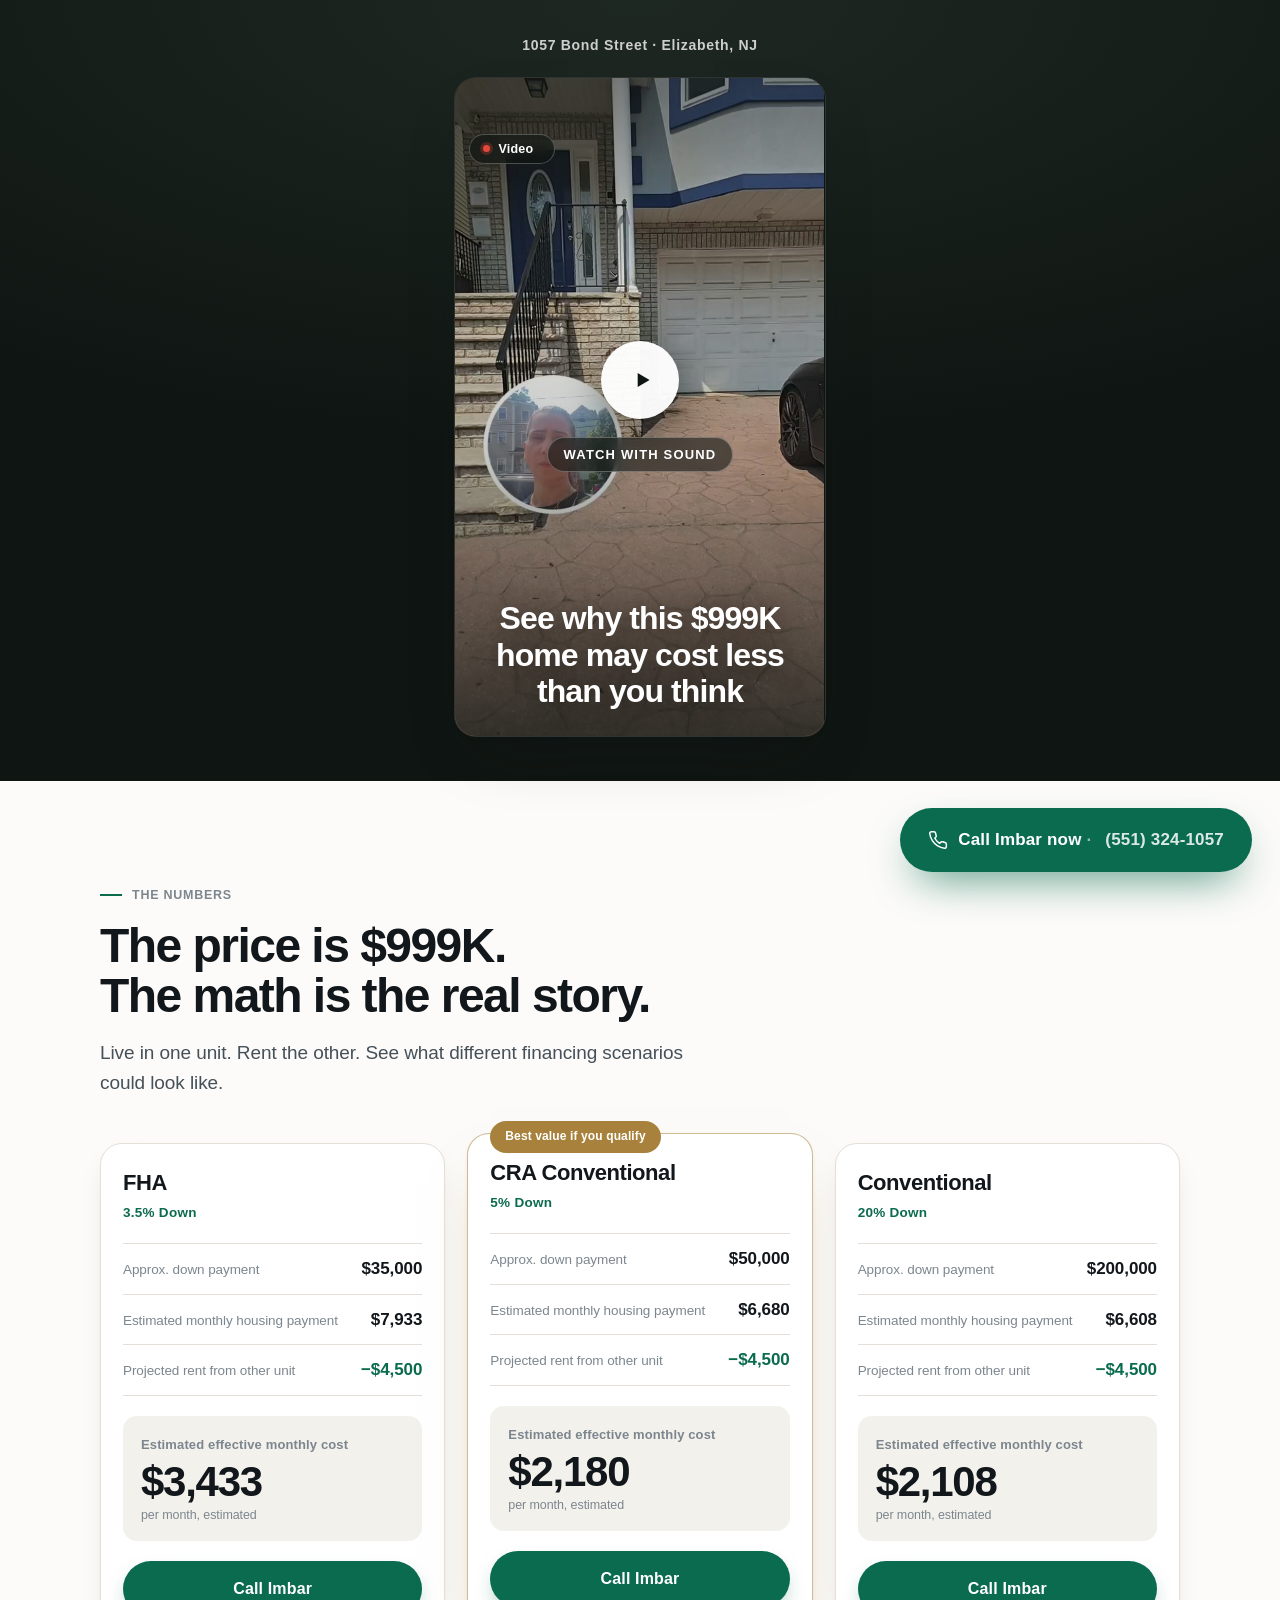
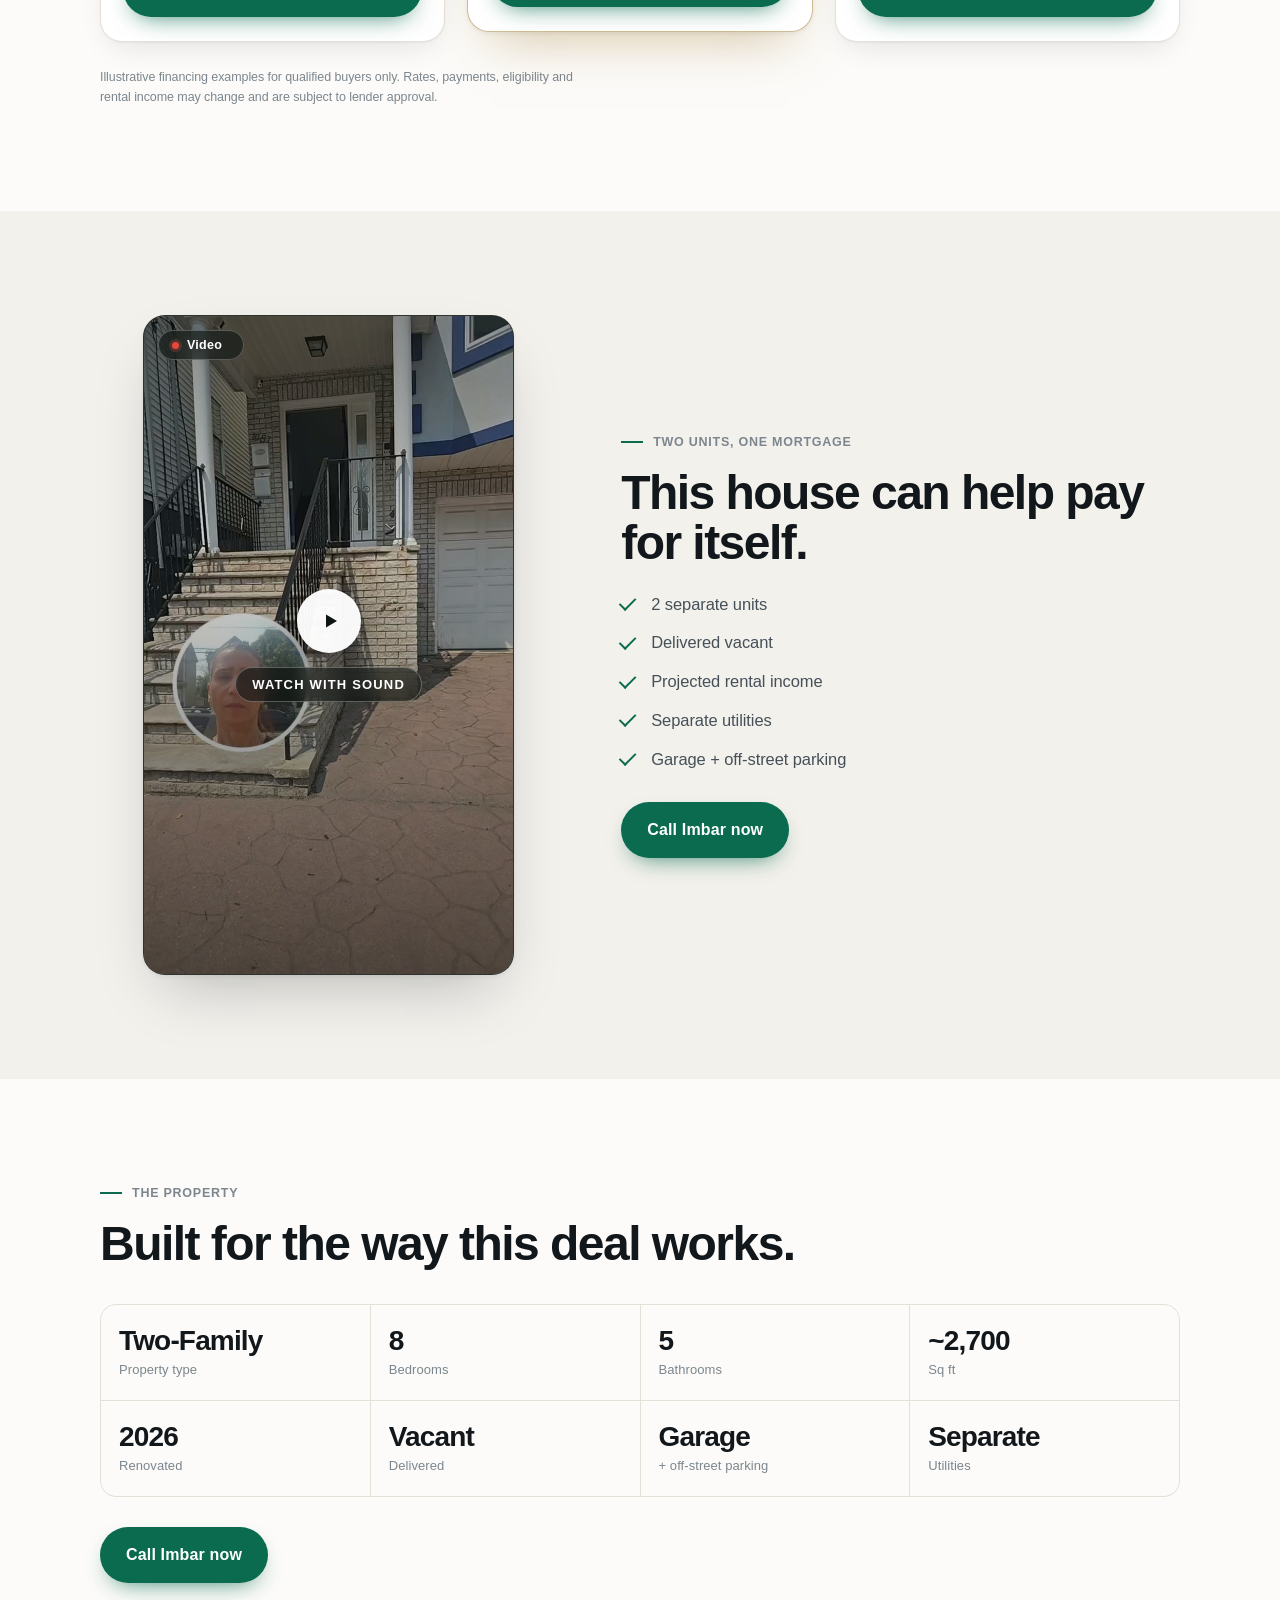
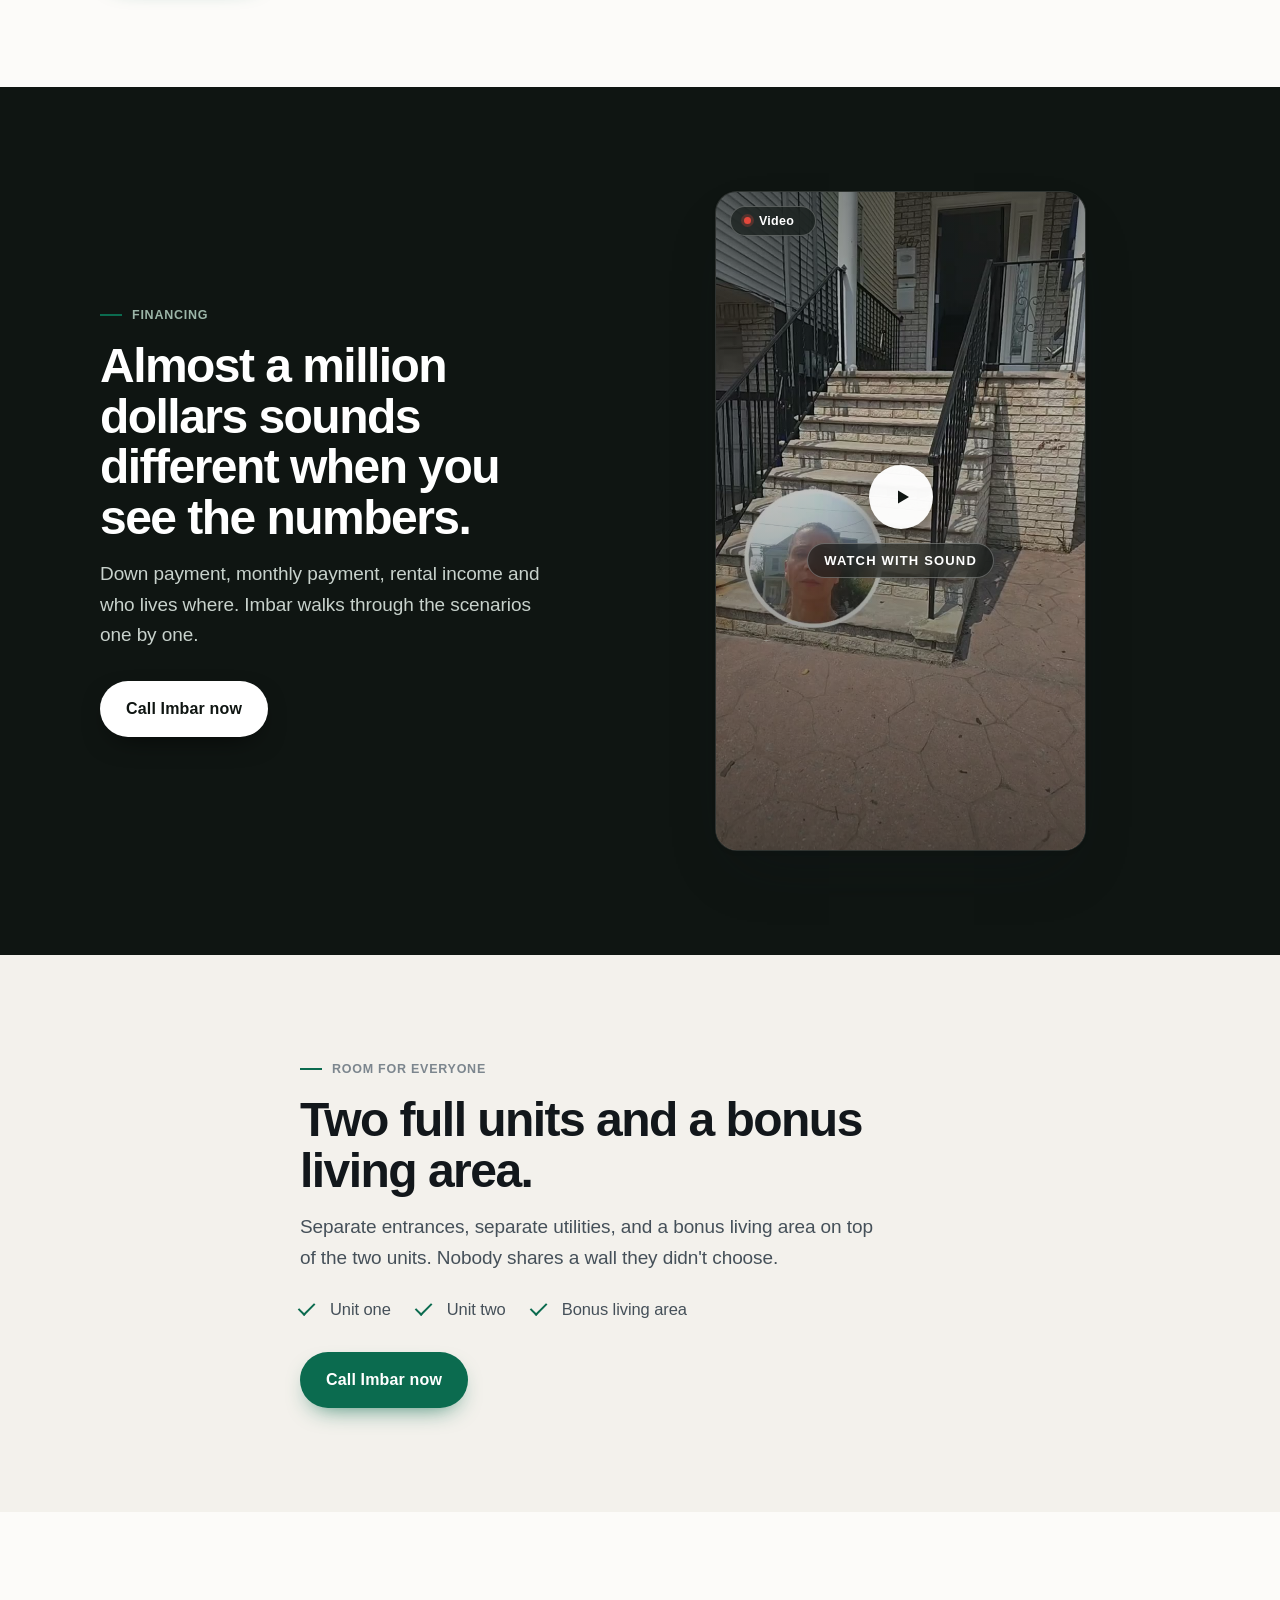
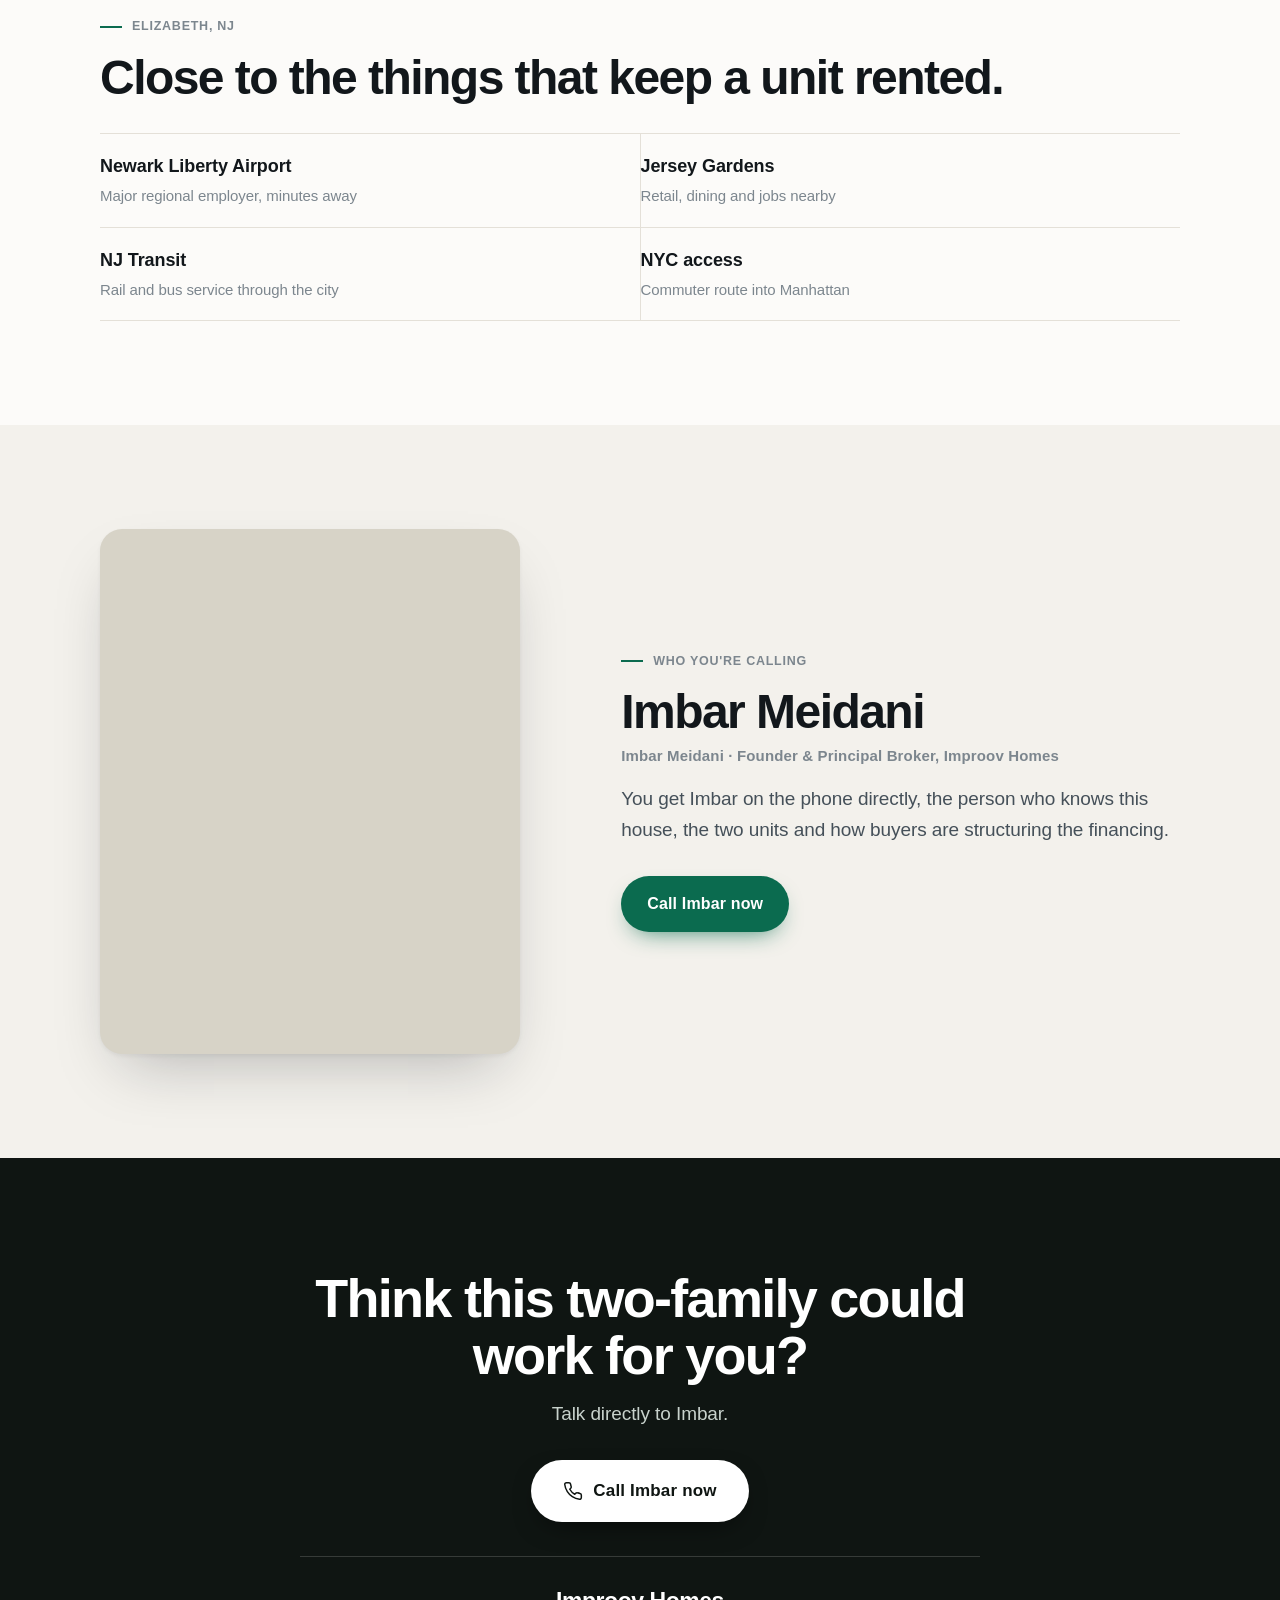
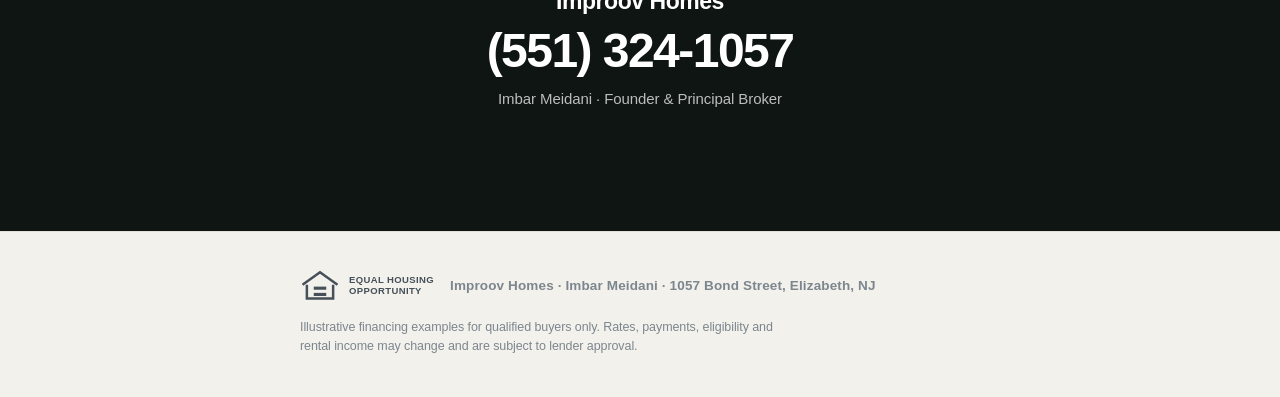
==== index.html @ acb639a5 "Drop every em dash from the page copy Imbar flagged the dash in the two-units line as reading machin" ====
<!DOCTYPE html>
<html lang="en">
<head>
<meta charset="utf-8">
<meta name="viewport" content="width=device-width, initial-scale=1, viewport-fit=cover">
<title>Two-Family at 1057 Bond Street, Elizabeth NJ | Improov Homes</title>
<meta name="description" content="Two-family home at 1057 Bond Street, Elizabeth NJ. Live in one unit, rent the other. See the financing math, then call Imbar Meidani directly.">
<meta name="robots" content="noindex,nofollow">
<meta name="theme-color" content="#0F1512">
<meta property="og:title" content="Two-Family at 1057 Bond Street, Elizabeth NJ">
<meta property="og:description" content="Live in one unit. Rent the other. See what the numbers actually look like.">
<meta property="og:type" content="website">
<link rel="stylesheet" href="styles.css">
</head>
<body>

<!-- ============ 1. HERO ============ -->
<header class="hero" id="hero">
  <div class="hero__media">
    <p class="hero__addr">1057 Bond Street &middot; Elizabeth, NJ</p>

    <div class="vframe vframe--hero" data-vframe>
      <video id="heroVideo"
             class="hero__video"
             data-video="hero"
             playsinline
             preload="metadata"
             src="videos/web/hero-15sec-open.mp4"></video>

      <button class="vcover" id="heroCover" type="button" aria-label="Play video with sound">
        <span class="vcover__scrim"></span>
        <span class="vcover__inner">
          <span class="vcover__play" aria-hidden="true">
            <svg viewBox="0 0 24 24" width="26" height="26" fill="currentColor"><path d="M8 5.5 19 12 8 18.5Z"/></svg>
          </span>
          <span class="vcover__sound">Watch with sound</span>
          <span class="vcover__line">See why this $999K home may cost less than you think</span>
        </span>
        <span class="vchip"><span class="vchip__dot"></span>Video<span class="vchip__time" data-duration></span></span>
      </button>
    </div>
  </div>
</header>

<main>

<!-- ============ 2. THE MATH ============ -->
<section class="sec sec--math" id="math">
  <div class="wrap">
    <p class="eyebrow">The numbers</p>
    <h2 class="h2">The price is $999K.<br>The math is the real story.</h2>
    <p class="lede">Live in one unit. Rent the other. See what different financing scenarios could look like.</p>

    <div class="cards" id="financingCards"><!-- injected from financingConfig --></div>

    <p class="disclosure" id="mathDisclosure"></p>
  </div>
</section>

<!-- ============ 3. PAYS FOR ITSELF ============ -->
<section class="sec sec--alt" id="pays">
  <div class="wrap wrap--split">
    <div class="split__media">
      <div class="vframe" data-vframe>
        <video class="vframe__video" data-video="pays" playsinlinepreload="none"
               src="videos/web/pays-for-itself.mp4"></video>
        <button class="vcover vcover--sm" type="button" aria-label="Play video with sound">
          <span class="vcover__scrim"></span>
          <span class="vcover__inner">
            <span class="vcover__play" aria-hidden="true"><svg viewBox="0 0 24 24" width="24" height="24" fill="currentColor"><path d="M8 5.5 19 12 8 18.5Z"/></svg></span>
            <span class="vcover__sound">Watch with sound</span>
          </span>
          <span class="vchip"><span class="vchip__dot"></span>Video<span class="vchip__time" data-duration></span></span>
        </button>
      </div>
    </div>
    <div class="split__body">
      <p class="eyebrow">Two units, one mortgage</p>
      <h2 class="h2">This house can help pay for itself.</h2>
      <ul class="ticks">
        <li>2 separate units</li>
        <li>Delivered vacant</li>
        <li>Projected rental income</li>
        <li>Separate utilities</li>
        <li>Garage + off-street parking</li>
      </ul>
      <a class="btn btn--call" href="#" data-call data-loc="pays">Call Imbar now</a>
    </div>
  </div>
</section>

<!-- ============ 4. PROPERTY HIGHLIGHTS ============ -->
<section class="sec" id="property">
  <div class="wrap">
    <p class="eyebrow">The property</p>
    <h2 class="h2">Built for the way this deal works.</h2>
    <ul class="specs">
      <li><span class="specs__v">Two-Family</span><span class="specs__k">Property type</span></li>
      <li><span class="specs__v">8</span><span class="specs__k">Bedrooms</span></li>
      <li><span class="specs__v">5</span><span class="specs__k">Bathrooms</span></li>
      <li><span class="specs__v">~2,700</span><span class="specs__k">Sq ft</span></li>
      <li><span class="specs__v">2026</span><span class="specs__k">Renovated</span></li>
      <li><span class="specs__v">Vacant</span><span class="specs__k">Delivered</span></li>
      <li><span class="specs__v">Garage</span><span class="specs__k">+ off-street parking</span></li>
      <li><span class="specs__v">Separate</span><span class="specs__k">Utilities</span></li>
    </ul>
    <a class="btn btn--call" href="#" data-call data-loc="property">Call Imbar now</a>
  </div>
</section>

<!-- ============ 4b. ALMOST A MILLION ============ -->
<section class="sec sec--dark" id="million">
  <div class="wrap wrap--split wrap--split-rev">
    <div class="split__media">
      <div class="vframe" data-vframe>
        <video class="vframe__video" data-video="million" playsinline preload="none"
               src="videos/web/almost-a-million.mp4"></video>
        <button class="vcover vcover--sm" type="button" aria-label="Play video with sound">
          <span class="vcover__scrim"></span>
          <span class="vcover__inner">
            <span class="vcover__play" aria-hidden="true"><svg viewBox="0 0 24 24" width="24" height="24" fill="currentColor"><path d="M8 5.5 19 12 8 18.5Z"/></svg></span>
            <span class="vcover__sound">Watch with sound</span>
          </span>
          <span class="vchip"><span class="vchip__dot"></span>Video<span class="vchip__time" data-duration></span></span>
        </button>
      </div>
    </div>
    <div class="split__body">
      <p class="eyebrow">Financing</p>
      <h2 class="h2">Almost a million dollars sounds different when you see the numbers.</h2>
      <p class="lede">Down payment, monthly payment, rental income and who lives where. Imbar walks through the scenarios one by one.</p>
      <a class="btn btn--call btn--onDark" href="#" data-call data-loc="million">Call Imbar now</a>
    </div>
  </div>
</section>

<!-- ============ 5. MULTI-GENERATIONAL ============ -->
<section class="sec sec--alt" id="multigen">
  <div class="wrap wrap--narrow">
    <p class="eyebrow">Room for everyone</p>
    <h2 class="h2">Two full units and a bonus living area.</h2>
    <p class="lede">Separate entrances, separate utilities, and a bonus living area on top of the two units. Nobody shares a wall they didn't choose.</p>
    <ul class="ticks ticks--row">
      <li>Unit one</li>
      <li>Unit two</li>
      <li>Bonus living area</li>
    </ul>
    <a class="btn btn--call" href="#" data-call data-loc="multigen">Call Imbar now</a>
  </div>
</section>

<!-- ============ 6. LOCATION ============ -->
<section class="sec" id="location">
  <div class="wrap">
    <p class="eyebrow">Elizabeth, NJ</p>
    <h2 class="h2">Close to the things that keep a unit rented.</h2>
    <ul class="place">
      <li><span class="place__t">Newark Liberty Airport</span><span class="place__d">Major regional employer, minutes away</span></li>
      <li><span class="place__t">Jersey Gardens</span><span class="place__d">Retail, dining and jobs nearby</span></li>
      <li><span class="place__t">NJ Transit</span><span class="place__d">Rail and bus service through the city</span></li>
      <li><span class="place__t">NYC access</span><span class="place__d">Commuter route into Manhattan</span></li>
    </ul>
  </div>
</section>

<!-- ============ 7. MEET IMBAR ============ -->
<section class="sec sec--alt" id="imbar">
  <div class="wrap wrap--split">
    <div class="split__media split__media--portrait">
      <img class="portrait" src="img/imbar.jpg" alt="Imbar Meidani, Founder and Principal Broker of Improov Homes" width="720" height="900" loading="lazy">
    </div>
    <div class="split__body">
      <p class="eyebrow">Who you're calling</p>
      <h2 class="h2">Imbar Meidani</h2>
      <p class="role">Imbar Meidani &middot; Founder &amp; Principal Broker, Improov Homes</p>
      <p class="lede">You get Imbar on the phone directly, the person who knows this house, the two units and how buyers are structuring the financing.</p>
      <a class="btn btn--call" href="#" data-call data-loc="imbar">Call Imbar now</a>
    </div>
  </div>
</section>

<!-- ============ 8. FINAL CTA ============ -->
<section class="sec sec--final" id="final">
  <div class="wrap wrap--narrow center">
    <h2 class="h2 h2--xl">Think this two-family could work for you?</h2>
    <p class="lede">Talk directly to Imbar.</p>
    <a class="btn btn--call btn--lg btn--onDark" href="#" data-call data-loc="final">
      <span class="btn__ico" aria-hidden="true"><svg viewBox="0 0 24 24" width="20" height="20" fill="none" stroke="currentColor" stroke-width="1.8" stroke-linecap="round" stroke-linejoin="round"><path d="M22 16.9v3a2 2 0 0 1-2.2 2 19.8 19.8 0 0 1-8.6-3.1 19.5 19.5 0 0 1-6-6A19.8 19.8 0 0 1 2.1 4.2 2 2 0 0 1 4.1 2h3a2 2 0 0 1 2 1.7c.1 1 .4 1.9.7 2.8a2 2 0 0 1-.5 2.1L8.1 9.9a16 16 0 0 0 6 6l1.3-1.3a2 2 0 0 1 2.1-.4c.9.3 1.8.6 2.8.7a2 2 0 0 1 1.7 2Z"/></svg></span>
      Call Imbar now
    </a>
    <div class="broker">
      <p class="broker__brand">Improov Homes</p>
      <a class="broker__num" href="#" data-call data-loc="final-number" data-phone-text></a>
      <p class="broker__person">Imbar Meidani &middot; Founder &amp; Principal Broker</p>
    </div>
  </div>
</section>

</main>

<footer class="foot">
  <div class="wrap wrap--narrow">
    <div class="foot__row">
      <span class="eho" role="img" aria-label="Equal Housing Opportunity">
        <svg viewBox="0 0 64 64" width="40" height="40" aria-hidden="true">
          <path d="M4 30 32 10l28 20" fill="none" stroke="currentColor" stroke-width="4"/>
          <path d="M11 30v22h42V30" fill="none" stroke="currentColor" stroke-width="4"/>
          <rect x="22" y="33" width="20" height="5" fill="currentColor"/>
          <rect x="22" y="43" width="20" height="5" fill="currentColor"/>
        </svg>
        <span class="eho__t">Equal Housing<br>Opportunity</span>
      </span>
      <p class="foot__brand">Improov Homes &middot; Imbar Meidani &middot; 1057 Bond Street, Elizabeth, NJ</p>
    </div>
    <p class="disclosure" data-disclosure-copy></p>
  </div>
</footer>

<!-- ============ STICKY CALL BAR ============ -->
<div class="sticky" id="stickyBar">
  <a class="btn btn--call btn--block" href="#" data-call data-loc="sticky">
    <span class="btn__ico" aria-hidden="true"><svg viewBox="0 0 24 24" width="20" height="20" fill="none" stroke="currentColor" stroke-width="1.8" stroke-linecap="round" stroke-linejoin="round"><path d="M22 16.9v3a2 2 0 0 1-2.2 2 19.8 19.8 0 0 1-8.6-3.1 19.5 19.5 0 0 1-6-6A19.8 19.8 0 0 1 2.1 4.2 2 2 0 0 1 4.1 2h3a2 2 0 0 1 2 1.7c.1 1 .4 1.9.7 2.8a2 2 0 0 1-.5 2.1L8.1 9.9a16 16 0 0 0 6 6l1.3-1.3a2 2 0 0 1 2.1-.4c.9.3 1.8.6 2.8.7a2 2 0 0 1 1.7 2Z"/></svg></span>
    <span class="sticky__label">Call Imbar now</span>
    <span class="sticky__num" data-phone-text></span>
  </a>
</div>

<script src="app.js"></script>
</body>
</html>
---- styles.css ----
/* ============================================================
   1057 Bond Street — Improov Homes
   Call-only landing page. No forms, no nav, no outbound links.
   ============================================================ */

:root{
  --ink:#12171B;
  --ink-2:#455059;
  --ink-3:#7C868E;
  --paper:#FCFBF9;
  --paper-2:#F3F1EC;
  --line:#E4E0D8;
  --dark:#0F1512;
  --dark-2:#1A231E;
  --accent:#0B6B4F;
  --accent-2:#08543E;
  --gold:#A8823C;
  --white:#fff;
  --r:16px;
  --r-lg:22px;
  --shadow:0 1px 2px rgba(18,23,27,.04), 0 12px 32px -12px rgba(18,23,27,.14);
  --shadow-lg:0 2px 4px rgba(18,23,27,.05), 0 28px 60px -22px rgba(18,23,27,.28);
  --sticky-h:76px;
  /* Type: one grotesque, no webfonts. Helvetica Neue on Apple, Arial elsewhere —
     flat terminals, tight apertures, nothing rounded. */
  --sans:'Helvetica Neue',Helvetica,Arial,'Liberation Sans',sans-serif;
  --display:'Helvetica Neue',Helvetica,Arial,'Liberation Sans',sans-serif;
}

*,*::before,*::after{box-sizing:border-box}
html{-webkit-text-size-adjust:100%}
body{
  margin:0;
  background:var(--paper);
  color:var(--ink);
  font-family:var(--sans);
  font-size:17px;
  line-height:1.62;
  letter-spacing:-.005em;
  -webkit-font-smoothing:antialiased;
  padding-bottom:calc(var(--sticky-h) + env(safe-area-inset-bottom));
}
img,video{display:block;max-width:100%}
h1,h2,h3,p,ul{margin:0}
ul{padding:0;list-style:none}

/* ---------- layout ---------- */
.wrap{width:100%;max-width:1120px;margin:0 auto;padding:0 20px}
.wrap--narrow{max-width:720px}
.sec{padding:64px 0}
.sec--alt{background:var(--paper-2)}
.sec--dark{background:var(--dark);color:var(--white)}
.sec--dark .eyebrow{color:#9CB5A8}
.sec--dark .lede{color:#C8D2CC}
.sec--final{background:var(--dark);color:var(--white);padding:72px 0 80px}
.sec--final .lede{color:#C8D2CC}
.center{text-align:center}

/* ---------- type ---------- */
.eyebrow{
  display:flex;align-items:center;gap:10px;
  font-size:12.5px;font-weight:600;letter-spacing:.06em;text-transform:uppercase;
  color:var(--ink-3);margin-bottom:16px
}
.eyebrow::before{content:"";width:22px;height:2px;background:var(--accent);flex:none}
.center .eyebrow{justify-content:center}
.h2{
  font-family:var(--display);
  font-weight:700;
  font-size:clamp(31px,7vw,48px);
  line-height:1.05;
  letter-spacing:-.032em;
}
.h2--xl{font-size:clamp(34px,7.8vw,54px)}
.lede{margin-top:16px;font-size:clamp(16px,4vw,19px);color:var(--ink-2);max-width:56ch}
.center .lede{margin-left:auto;margin-right:auto}
.role{margin-top:6px;font-size:15px;font-weight:600;letter-spacing:.01em;color:var(--ink-3)}
.disclosure{margin-top:26px;font-size:12.5px;line-height:1.55;color:var(--ink-3);max-width:70ch}

/* ---------- buttons ---------- */
.btn{
  display:inline-flex;align-items:center;justify-content:center;gap:10px;
  min-height:56px;padding:0 26px;border:0;border-radius:999px;
  font-family:var(--sans);font-size:16px;font-weight:600;letter-spacing:.01em;
  text-decoration:none;cursor:pointer;
  transition:transform .16s ease, box-shadow .16s ease, background-color .16s ease;
}
.btn--call{background:var(--accent);color:#fff;box-shadow:0 10px 24px -12px rgba(11,107,79,.9)}
.btn--call:hover{background:var(--accent-2);transform:translateY(-1px)}
.btn--call:active{transform:translateY(0)}
.btn--lg{min-height:62px;font-size:17px;padding:0 32px}
.btn--block{width:100%}
.btn--onDark{background:#fff;color:var(--dark);box-shadow:0 10px 30px -14px rgba(0,0,0,.9)}
.btn--onDark:hover{background:#F0EFEA}
.btn__ico{display:inline-flex}
.sec .btn{margin-top:30px}

:where(a,button):focus-visible{outline:3px solid var(--gold);outline-offset:3px}

/* ---------- hero ---------- */
.hero{position:relative;background:var(--dark)}
.hero__media{
  position:relative;width:100%;
  display:flex;flex-direction:column;align-items:center;gap:14px;
  padding:clamp(16px,4vw,26px) 20px clamp(22px,5vw,34px);
  background:radial-gradient(120% 80% at 50% 0%,#1E2823 0%,var(--dark) 72%);
}
.hero__video{width:100%;height:100%;object-fit:cover;background:var(--dark)}
.vframe--hero{
  width:100%;max-width:min(100%,430px);
  height:auto;
  border-color:rgba(255,255,255,.2);
  box-shadow:0 2px 4px rgba(0,0,0,.4),0 40px 80px -30px rgba(0,0,0,.9)
}

.hero__addr{
  margin:0;text-align:center;
  color:rgba(255,255,255,.78);
  font-size:13px;font-weight:600;letter-spacing:.05em;
}
/* ---------- video cover (click to play w/ sound) ---------- */
.vcover{
  position:absolute;inset:0;z-index:4;width:100%;
  display:flex;align-items:center;justify-content:center;
  border:0;padding:0;background:transparent;cursor:pointer;color:#fff;
  -webkit-tap-highlight-color:transparent;
}
.vcover[hidden]{display:none}
.vcover__scrim{
  position:absolute;inset:0;
  background:linear-gradient(180deg,rgba(15,21,18,.42) 0%,rgba(15,21,18,.18) 34%,rgba(15,21,18,.66) 100%);
}
.vcover__inner{position:relative;display:flex;flex-direction:column;align-items:center;gap:18px;padding:0 26px;text-align:center}
.vcover__play{
  display:grid;place-items:center;width:78px;height:78px;border-radius:50%;
  background:rgba(255,255,255,.96);color:var(--dark);
  box-shadow:0 10px 40px rgba(0,0,0,.45);
  transition:transform .2s ease;
}
.vcover__play svg{margin-left:3px}
.vcover:hover .vcover__play{transform:scale(1.07)}
.vcover__sound{
  display:inline-flex;align-items:center;gap:8px;
  padding:9px 16px;border-radius:999px;
  background:rgba(12,18,15,.55);border:1px solid rgba(255,255,255,.28);
  -webkit-backdrop-filter:blur(8px);backdrop-filter:blur(8px);
  font-size:13px;font-weight:600;letter-spacing:.09em;text-transform:uppercase;
}
.vcover__line{
  font-family:var(--display);font-weight:700;
  font-size:clamp(24px,5.8vw,32px);line-height:1.14;letter-spacing:-.028em;
  max-width:17ch;text-shadow:0 2px 24px rgba(0,0,0,.55);
}
.vcover--sm .vcover__inner{gap:14px}

/* hero: play badge centred, headline at the bottom of the frame, clear of Imbar */
.hero .vcover__inner{position:absolute;inset:0;justify-content:center;gap:18px}
.hero .vcover__line{
  position:absolute;left:18px;right:18px;bottom:26px;max-width:none;margin-inline:auto
}
.hero .vcover__scrim{
  background:linear-gradient(180deg,rgba(15,21,18,.5) 0%,rgba(15,21,18,.12) 30%,
    rgba(15,21,18,.24) 58%,rgba(15,21,18,.8) 100%)
}
.hero .vchip{top:calc(56px + env(safe-area-inset-top))}
.vcover--sm .vcover__play{width:64px;height:64px}

/* "this is a video" chip */
.vchip{
  position:absolute;left:14px;top:14px;z-index:5;
  display:inline-flex;align-items:center;gap:8px;
  padding:7px 13px;border-radius:999px;
  background:rgba(12,18,15,.58);border:1px solid rgba(255,255,255,.24);
  -webkit-backdrop-filter:blur(8px);backdrop-filter:blur(8px);
  color:#fff;font-size:12.5px;font-weight:600;letter-spacing:.02em;pointer-events:none
}
.vchip__dot{width:7px;height:7px;border-radius:50%;background:#E4483C;box-shadow:0 0 0 3px rgba(228,72,60,.25)}
.vchip__time{font-variant-numeric:tabular-nums;opacity:.85}
.vchip__time:not(:empty)::before{content:"·";margin-right:6px;opacity:.6}
.vcover[hidden] ~ .vchip,.vframe .vcover[hidden] ~ .vchip{display:none}

/* video frames in sections */
.vframe{
  position:relative;border-radius:var(--r-lg);overflow:hidden;background:var(--dark);
  box-shadow:var(--shadow-lg);aspect-ratio:9/16;width:100%;margin-inline:auto;
  border:1px solid rgba(255,255,255,.14);
  outline:1px solid rgba(18,23,27,.06);outline-offset:-1px
}
.vframe__video{width:100%;height:100%;object-fit:cover}

/* ---------- financing cards ---------- */
.cards{display:grid;gap:18px;margin-top:34px}
.card{
  position:relative;background:var(--white);border:1px solid var(--line);
  border-radius:var(--r-lg);padding:26px 22px 24px;box-shadow:var(--shadow);
  display:flex;flex-direction:column
}
.card--best{border-color:rgba(168,130,60,.55);box-shadow:0 2px 4px rgba(18,23,27,.05),0 26px 50px -24px rgba(168,130,60,.5)}
.card__badge{
  position:absolute;top:-13px;left:22px;
  background:var(--gold);color:#fff;border-radius:999px;padding:6px 15px;
  font-size:12px;font-weight:600;letter-spacing:.01em;white-space:nowrap
}
.card__name{font-size:22px;font-weight:700;line-height:1.15;letter-spacing:-.02em}
.card__down{margin-top:6px;font-size:13.5px;font-weight:600;letter-spacing:.02em;color:var(--accent)}
.card__rows{margin-top:20px;border-top:1px solid var(--line)}
.card__row{display:flex;align-items:baseline;justify-content:space-between;gap:14px;padding:11px 0;border-bottom:1px solid var(--line)}
.card__k{font-size:13.5px;color:var(--ink-3);line-height:1.35}
.card__v{font-size:17px;font-weight:600;font-variant-numeric:tabular-nums;white-space:nowrap}
.card__row--rent .card__v{color:var(--accent)}
.card__net{margin-top:20px;padding:18px 18px 16px;background:var(--paper-2);border-radius:14px}
.card__net-k{font-size:13px;font-weight:600;letter-spacing:.01em;color:var(--ink-3)}
.card__net-v{
  margin-top:6px;font-weight:700;
  font-size:clamp(34px,8.6vw,42px);line-height:1;letter-spacing:-.03em;font-variant-numeric:tabular-nums
}
.card__net-sub{font-size:12.5px;color:var(--ink-3);margin-top:2px}
.card .btn{margin-top:20px;width:100%}

/* ---------- lists ---------- */
.ticks{margin-top:22px;display:grid;gap:12px}
.ticks li{position:relative;padding-left:30px;font-size:16.5px;color:var(--ink-2)}
.ticks li::before{
  content:"";position:absolute;left:0;top:.52em;width:16px;height:9px;
  border-left:2px solid var(--accent);border-bottom:2px solid var(--accent);
  transform:rotate(-45deg) translateY(-2px)
}
.ticks--row{display:flex;flex-wrap:wrap;gap:12px 26px}

.specs{margin-top:34px;display:grid;grid-template-columns:repeat(2,1fr);gap:1px;background:var(--line);border:1px solid var(--line);border-radius:var(--r);overflow:hidden}
.specs li{background:var(--paper);padding:20px 18px;display:flex;flex-direction:column;gap:2px}
.sec--alt .specs li{background:var(--paper-2)}
.specs__v{font-size:clamp(23px,5.4vw,28px);font-weight:700;line-height:1.15;letter-spacing:-.03em}
.specs__k{font-size:13px;font-weight:500;letter-spacing:.005em;color:var(--ink-3)}

.place{margin-top:30px;display:grid;gap:1px;background:var(--line);border-top:1px solid var(--line);border-bottom:1px solid var(--line)}
.place li{background:var(--paper);padding:18px 0;display:flex;flex-direction:column;gap:3px}
.place__t{font-size:18px;font-weight:600}
.place__d{font-size:15px;color:var(--ink-3)}

/* ---------- split sections ---------- */
.wrap--split{display:grid;gap:34px}
.split__media--portrait{max-width:420px}
.portrait{width:100%;height:auto;border-radius:var(--r-lg);box-shadow:var(--shadow-lg);object-fit:cover;background:var(--paper-2)}

/* ---------- final / footer ---------- */
/* NJ: a standalone listing page must carry the brokerage's phone number in
   wording as large as the predominant wording on the page — so it is set at
   headline scale, not footer scale. */
.broker{margin-top:34px;padding-top:26px;border-top:1px solid rgba(255,255,255,.16)}
.broker__brand{
  margin:0;color:#fff;font-size:clamp(19px,4.6vw,23px);font-weight:700;letter-spacing:-.02em
}
.broker__num{
  display:inline-block;margin-top:6px;color:#fff;text-decoration:none;
  font-size:clamp(31px,7vw,48px);font-weight:700;line-height:1.05;
  letter-spacing:-.032em;font-variant-numeric:tabular-nums
}
.broker__num:hover{text-decoration:underline;text-underline-offset:5px}
.broker__person{margin:10px 0 0;color:rgba(255,255,255,.72);font-size:15px;font-weight:500}
.foot{padding:34px 0 40px;background:var(--paper-2);border-top:1px solid var(--line)}
.foot__row{display:flex;align-items:center;gap:16px;flex-wrap:wrap}
.foot__brand{margin:0;font-size:13.5px;font-weight:600;letter-spacing:.01em;color:var(--ink-3)}
.eho{display:inline-flex;align-items:center;gap:9px;color:var(--ink-2);flex:none}
.eho__t{font-size:9.5px;font-weight:700;line-height:1.15;letter-spacing:.04em;text-transform:uppercase}
.foot .disclosure{margin-top:12px}

/* ---------- sticky call bar ---------- */
.sticky{
  position:fixed;left:0;right:0;bottom:0;z-index:60;
  padding:12px 16px calc(12px + env(safe-area-inset-bottom));
  background:rgba(252,251,249,.92);
  -webkit-backdrop-filter:saturate(180%) blur(14px);
  backdrop-filter:saturate(180%) blur(14px);
  border-top:1px solid var(--line);
}
.sticky .btn{min-height:56px}
.sticky__num{display:none}

/* ---------- desktop ---------- */
@media (min-width:900px){
  :root{--sticky-h:0px}
  body{padding-bottom:0}
  .sec{padding:104px 0}
  .sec--final{padding:112px 0 120px}
  .hero__media{gap:20px;padding:34px 20px 44px}
  .vframe--hero{width:auto;max-width:100%;height:min(80svh,700px)}
  .hero__addr{font-size:14px}

  .cards{grid-template-columns:repeat(3,1fr);gap:22px;margin-top:44px}
  .card--best{transform:translateY(-10px)}

  .specs{grid-template-columns:repeat(4,1fr)}
  .place{grid-template-columns:repeat(2,1fr);gap:1px}

  .wrap--split{grid-template-columns:minmax(0,.9fr) minmax(0,1.1fr);gap:64px;align-items:center}
  .wrap--split-rev .split__media{order:2}
  .vframe{width:auto;height:min(78svh,660px);max-width:100%}

  /* desktop: floating pill, not a full-width bar */
  .sticky{
    left:auto;right:28px;bottom:28px;
    padding:0;background:transparent;border:0;backdrop-filter:none;-webkit-backdrop-filter:none
  }
  .sticky .btn{
    width:auto;padding:0 28px;min-height:64px;font-size:17px;
    box-shadow:0 18px 44px -16px rgba(11,107,79,.85)
  }
  .sticky__num{display:inline;font-variant-numeric:tabular-nums;opacity:.85;margin-left:4px}
  .sticky__label::after{content:" ·";opacity:.55}
}

@media (prefers-reduced-motion:reduce){
  *{animation-duration:.001ms !important;transition-duration:.001ms !important}
}
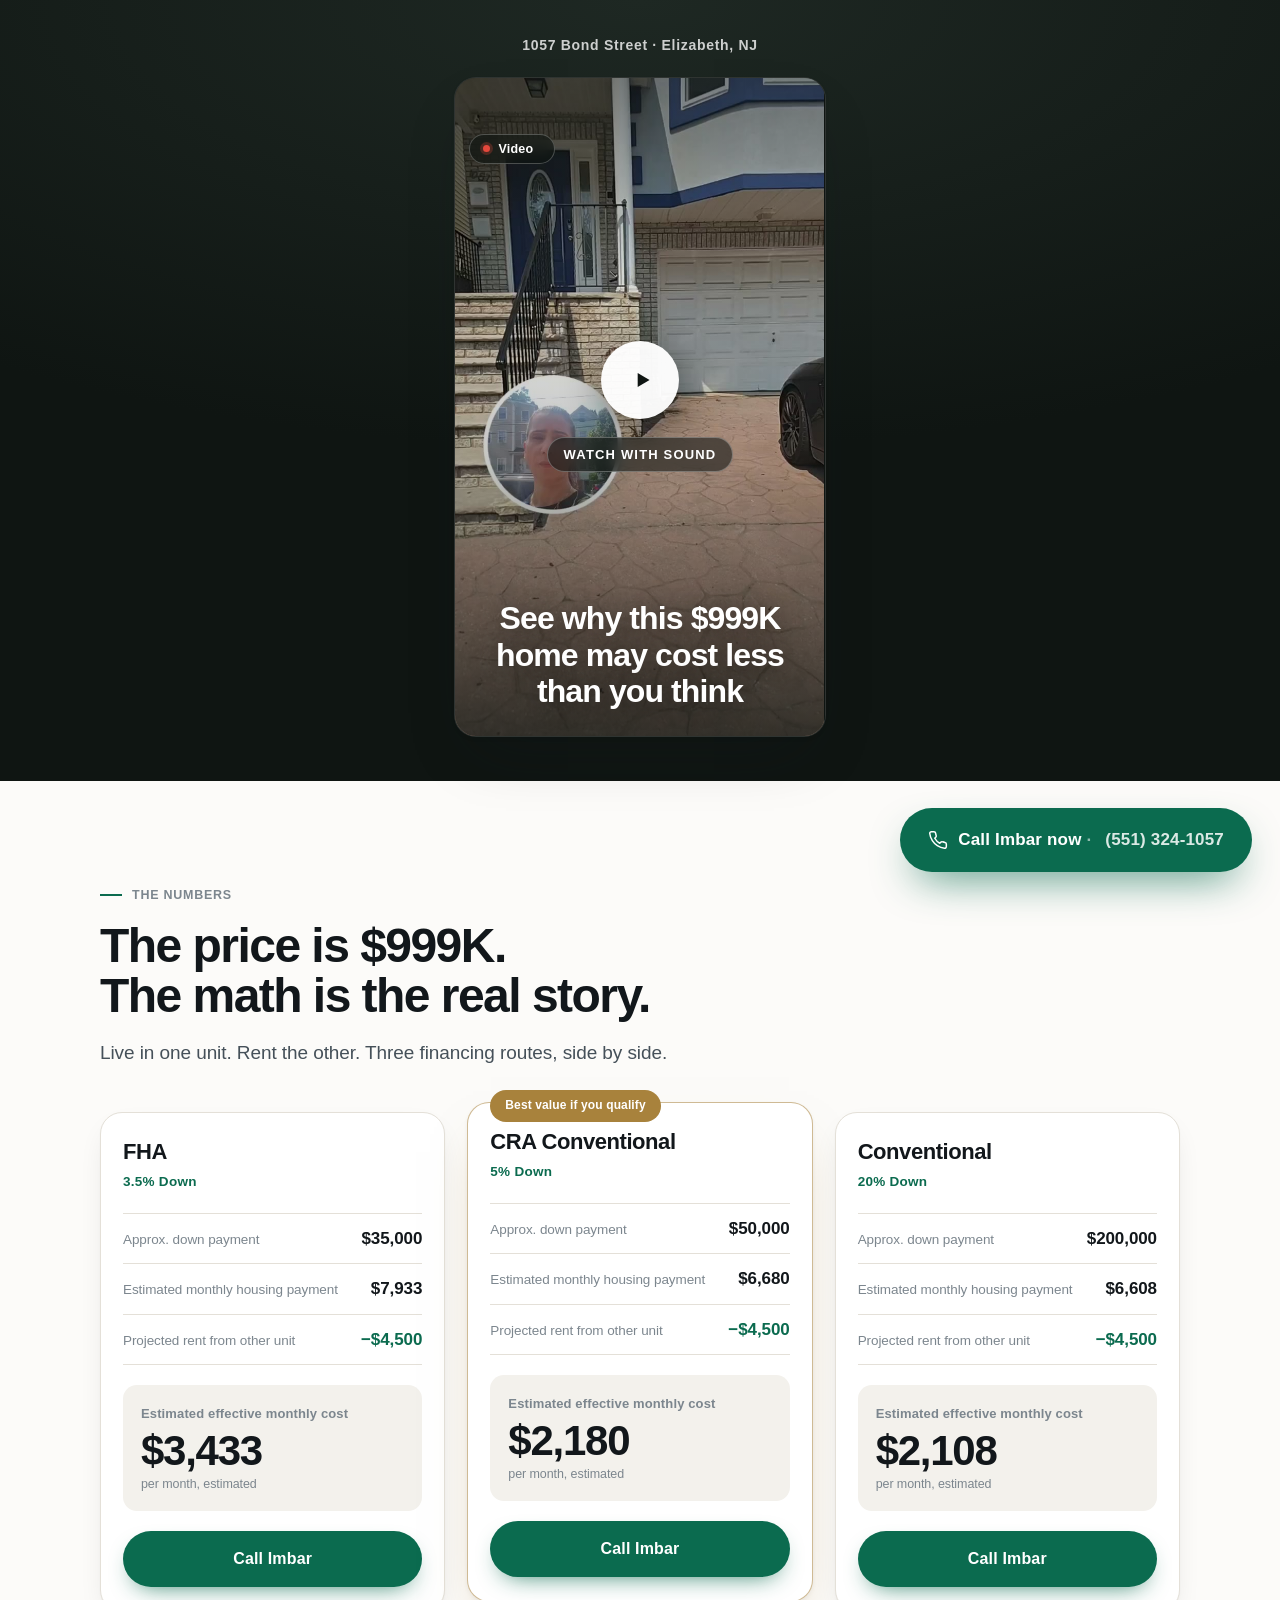
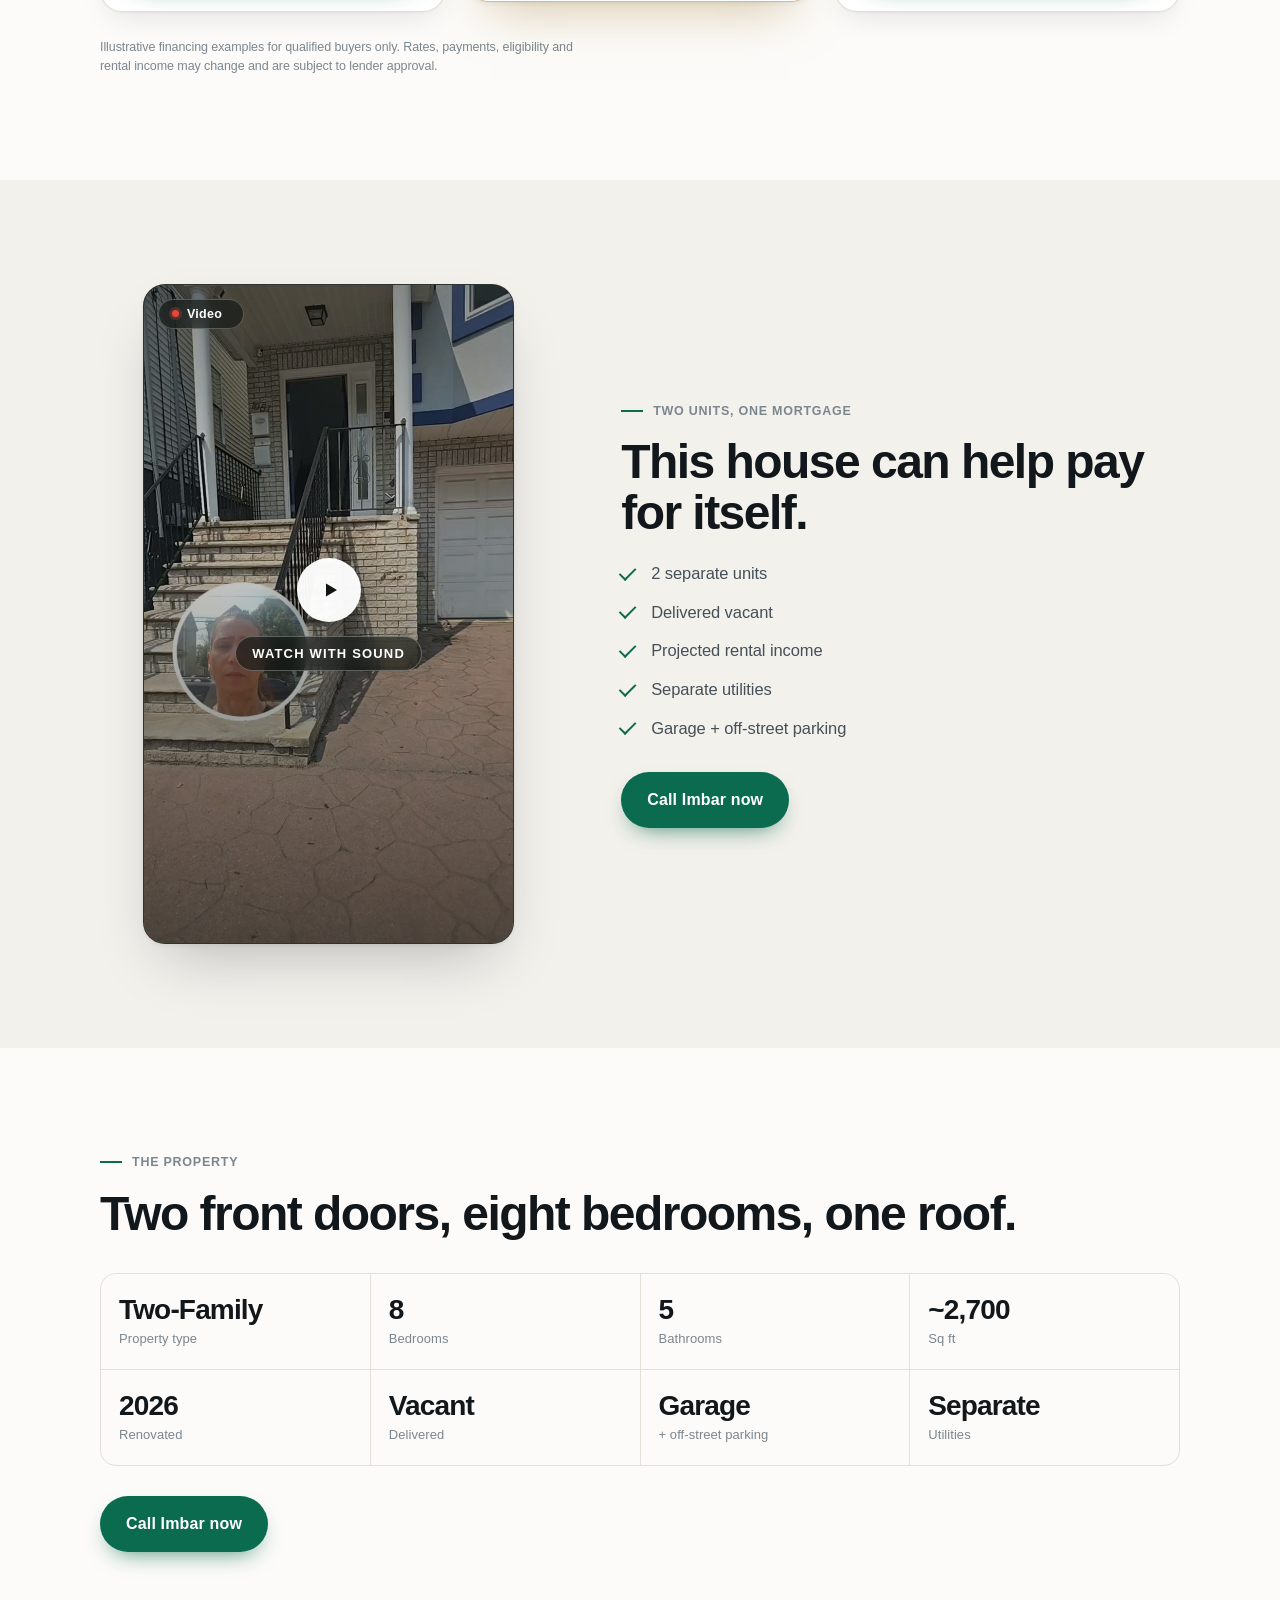
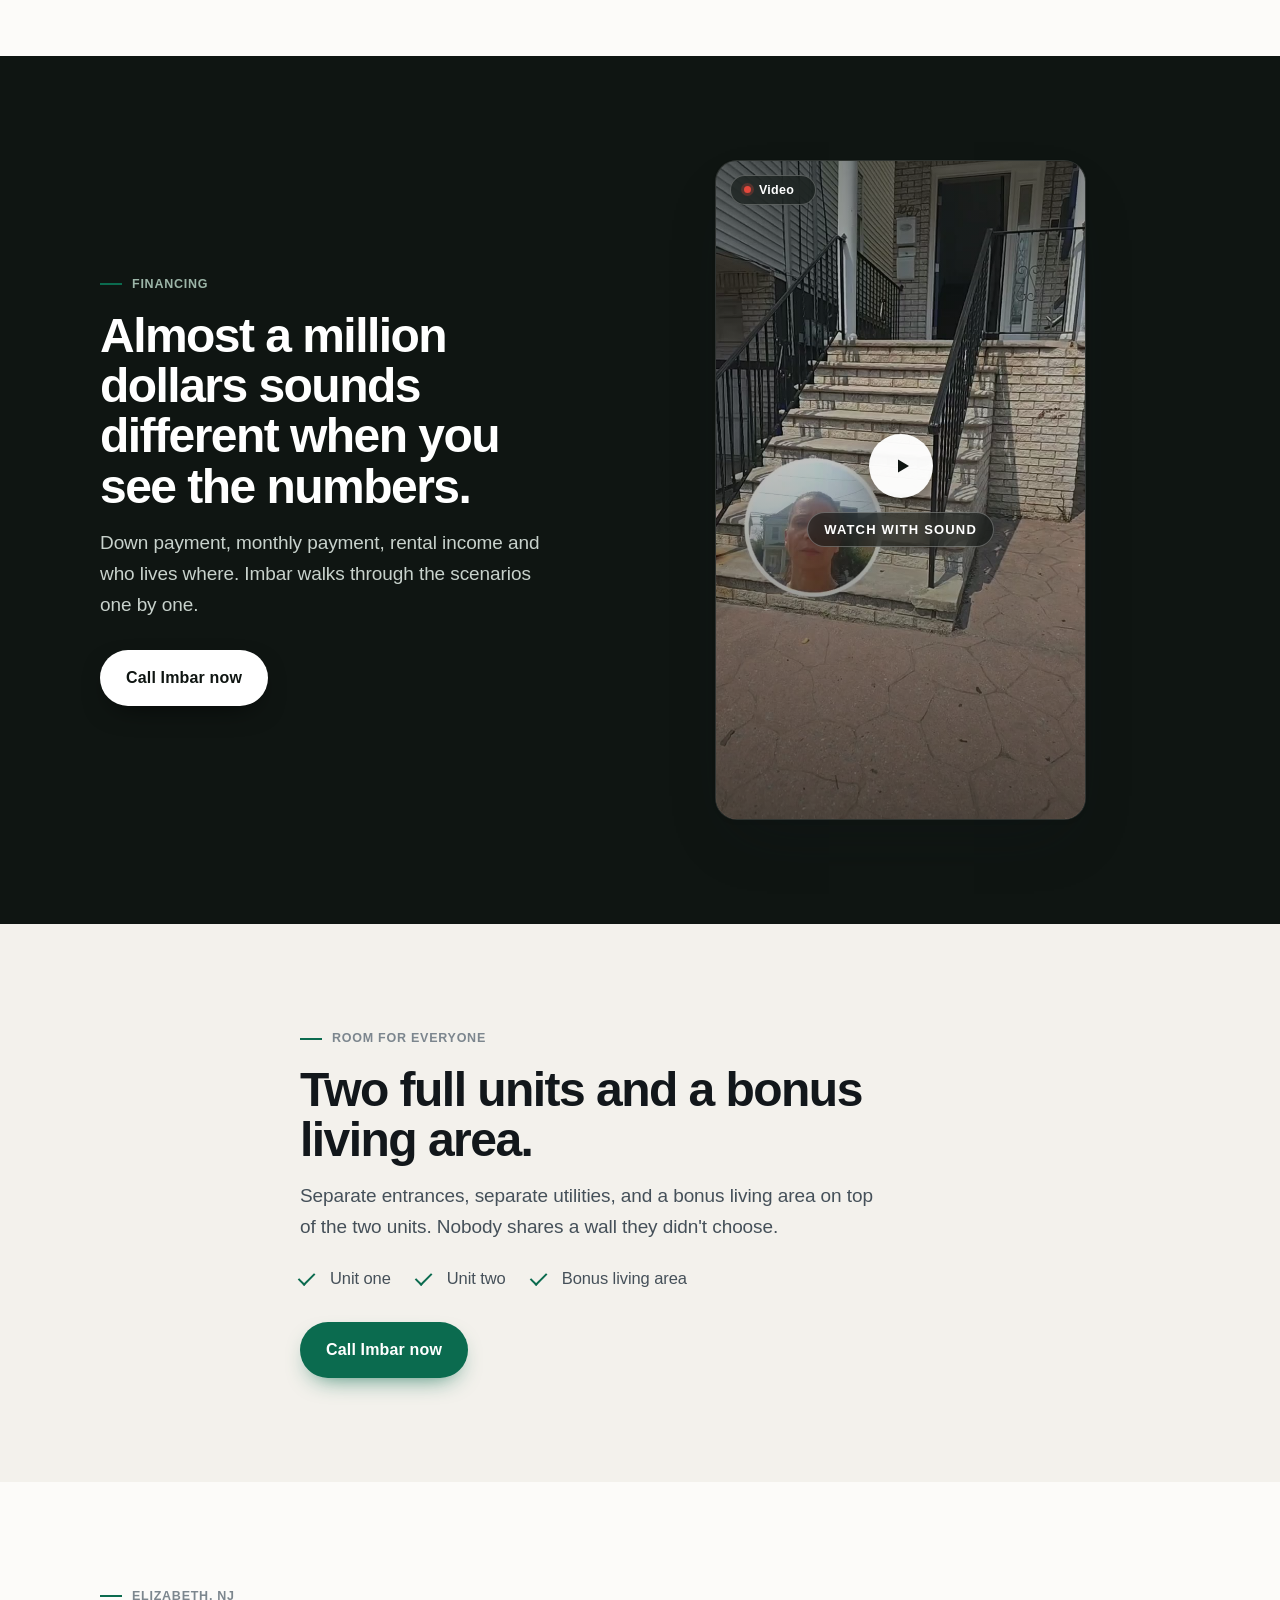
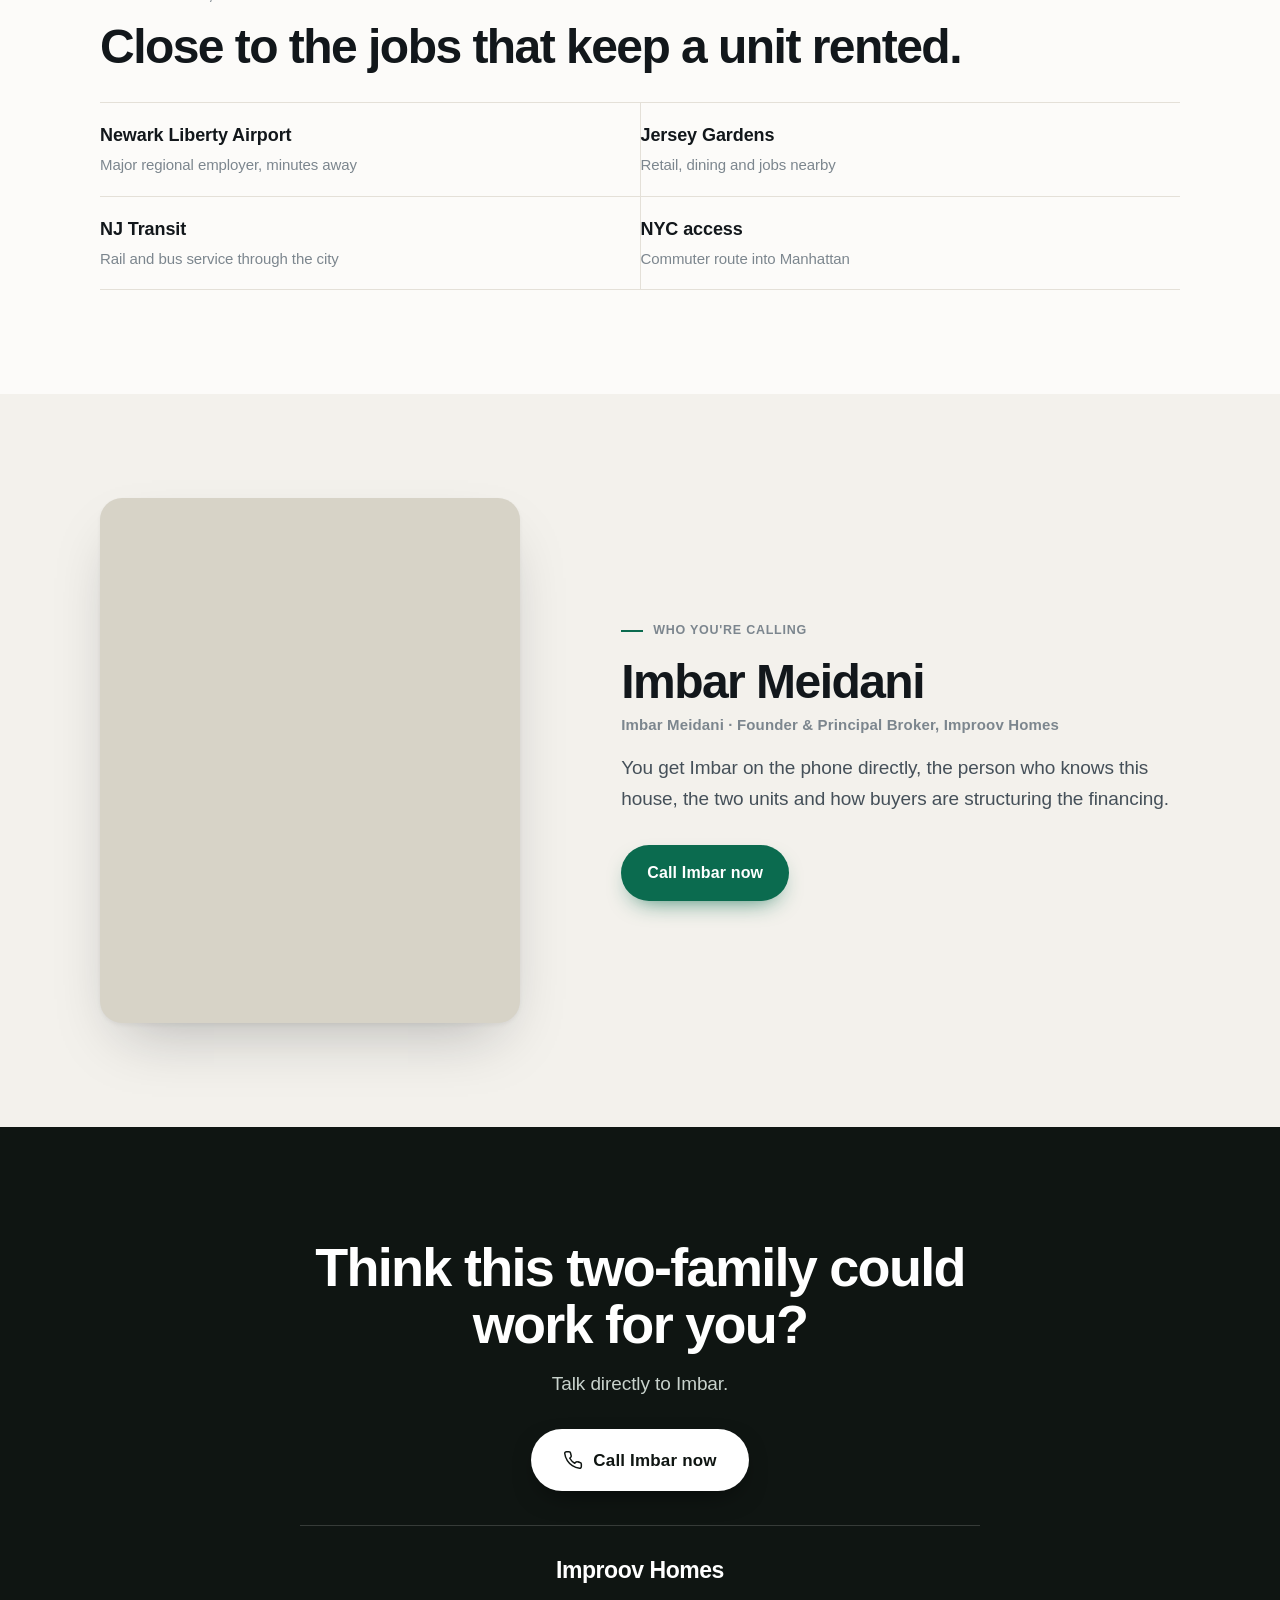
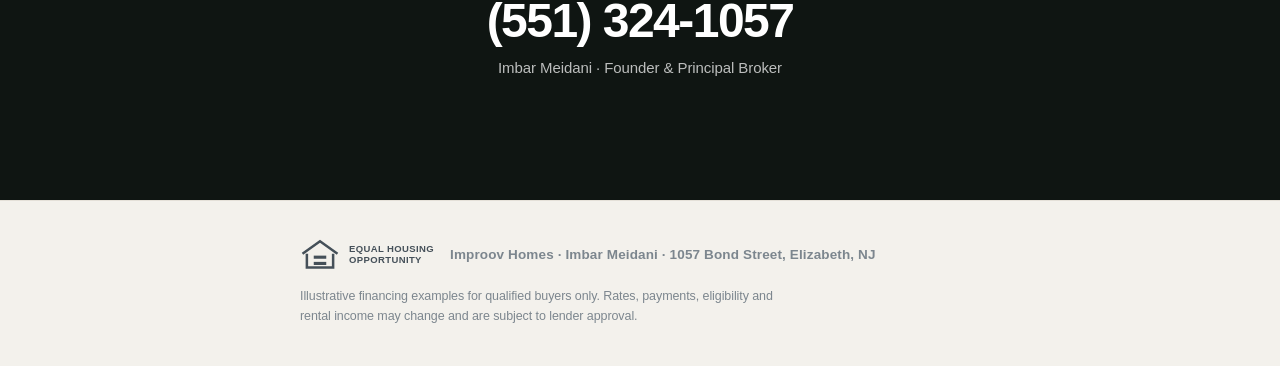
==== commit 75789665: "Sweep the remaining machine-written tells out of the copy Full pass over every visible string after " ====
--- a/index.html
+++ b/index.html
@@ -8,7 +8,7 @@
 <meta name="robots" content="noindex,nofollow">
 <meta name="theme-color" content="#0F1512">
 <meta property="og:title" content="Two-Family at 1057 Bond Street, Elizabeth NJ">
-<meta property="og:description" content="Live in one unit. Rent the other. See what the numbers actually look like.">
+<meta property="og:description" content="Live in one unit. Rent the other. See what the numbers look like.">
 <meta property="og:type" content="website">
 <link rel="stylesheet" href="styles.css">
 </head>
@@ -49,7 +49,7 @@
   <div class="wrap">
     <p class="eyebrow">The numbers</p>
     <h2 class="h2">The price is $999K.<br>The math is the real story.</h2>
-    <p class="lede">Live in one unit. Rent the other. See what different financing scenarios could look like.</p>
+    <p class="lede">Live in one unit. Rent the other. Three financing routes, side by side.</p>
 
     <div class="cards" id="financingCards"><!-- injected from financingConfig --></div>
 
@@ -93,7 +93,7 @@
 <section class="sec" id="property">
   <div class="wrap">
     <p class="eyebrow">The property</p>
-    <h2 class="h2">Built for the way this deal works.</h2>
+    <h2 class="h2">Two front doors, eight bedrooms, one roof.</h2>
     <ul class="specs">
       <li><span class="specs__v">Two-Family</span><span class="specs__k">Property type</span></li>
       <li><span class="specs__v">8</span><span class="specs__k">Bedrooms</span></li>
@@ -153,7 +153,7 @@
 <section class="sec" id="location">
   <div class="wrap">
     <p class="eyebrow">Elizabeth, NJ</p>
-    <h2 class="h2">Close to the things that keep a unit rented.</h2>
+    <h2 class="h2">Close to the jobs that keep a unit rented.</h2>
     <ul class="place">
       <li><span class="place__t">Newark Liberty Airport</span><span class="place__d">Major regional employer, minutes away</span></li>
       <li><span class="place__t">Jersey Gardens</span><span class="place__d">Retail, dining and jobs nearby</span></li>
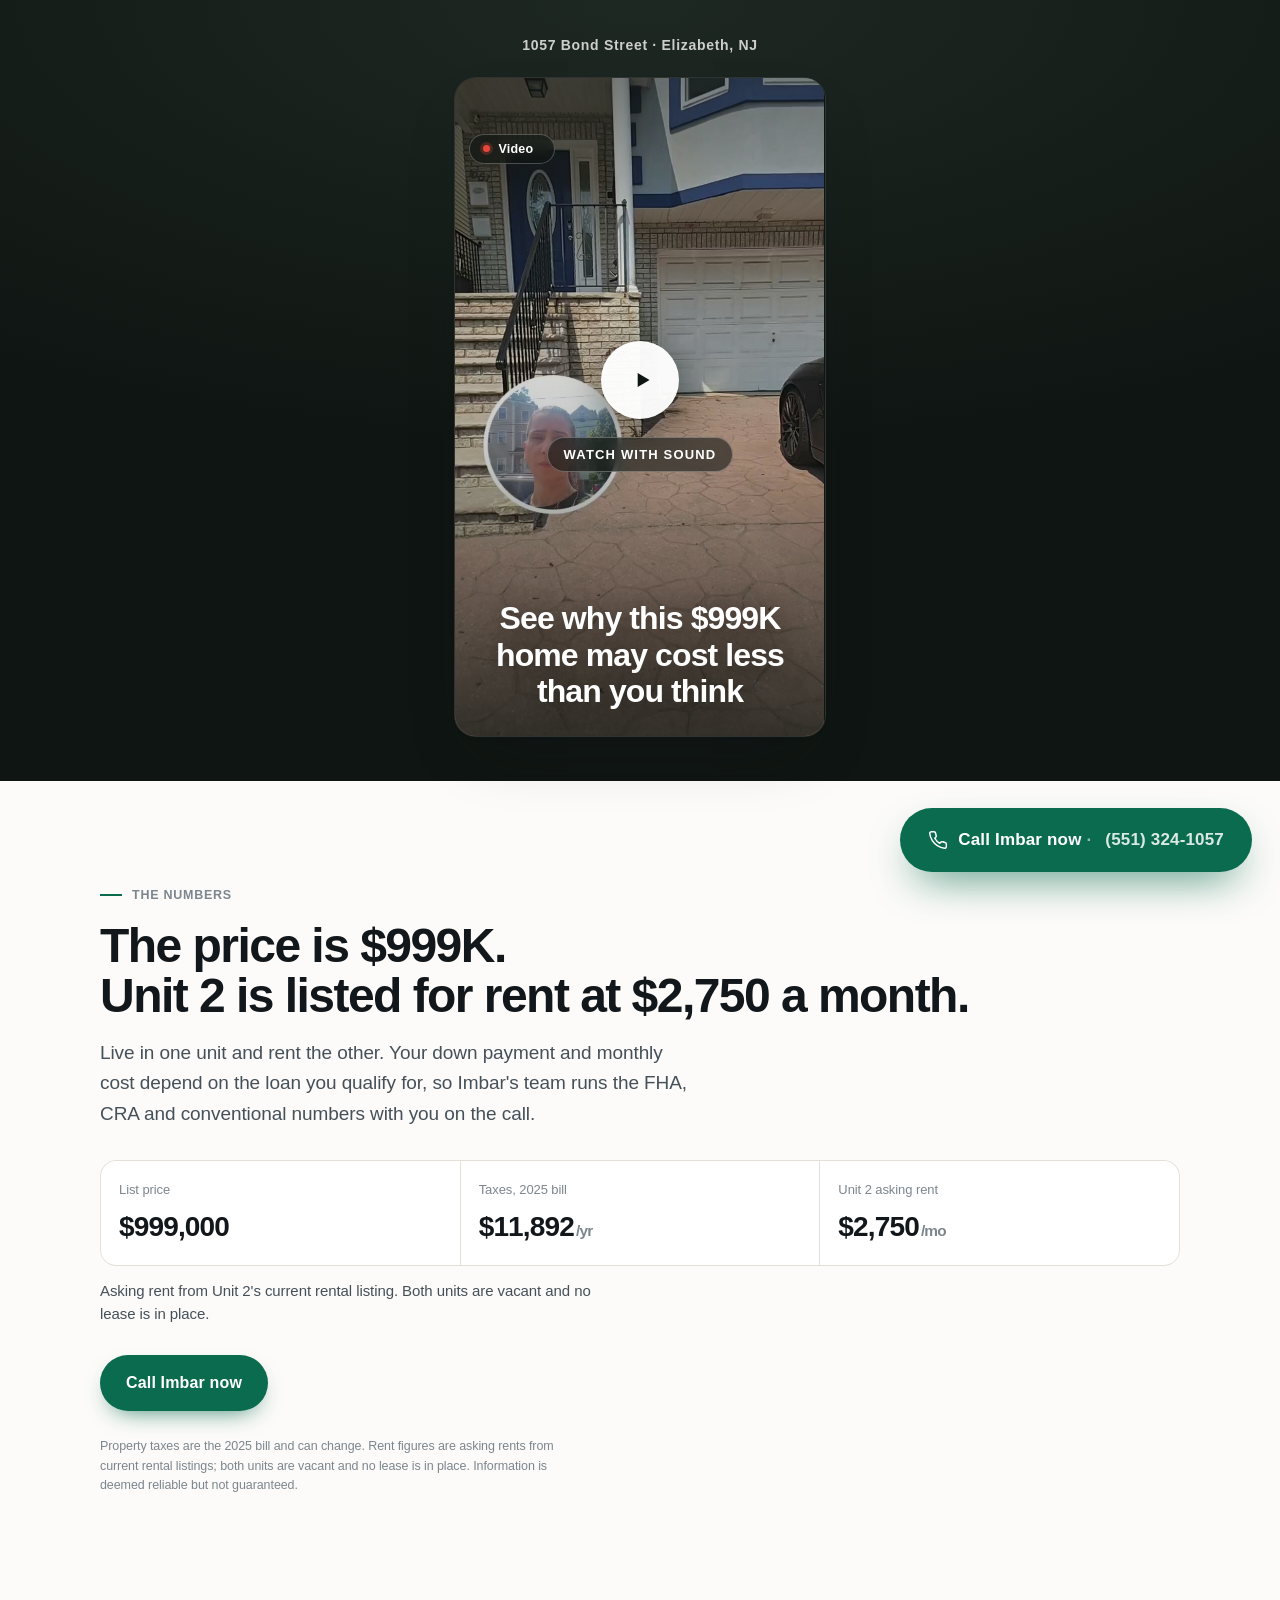
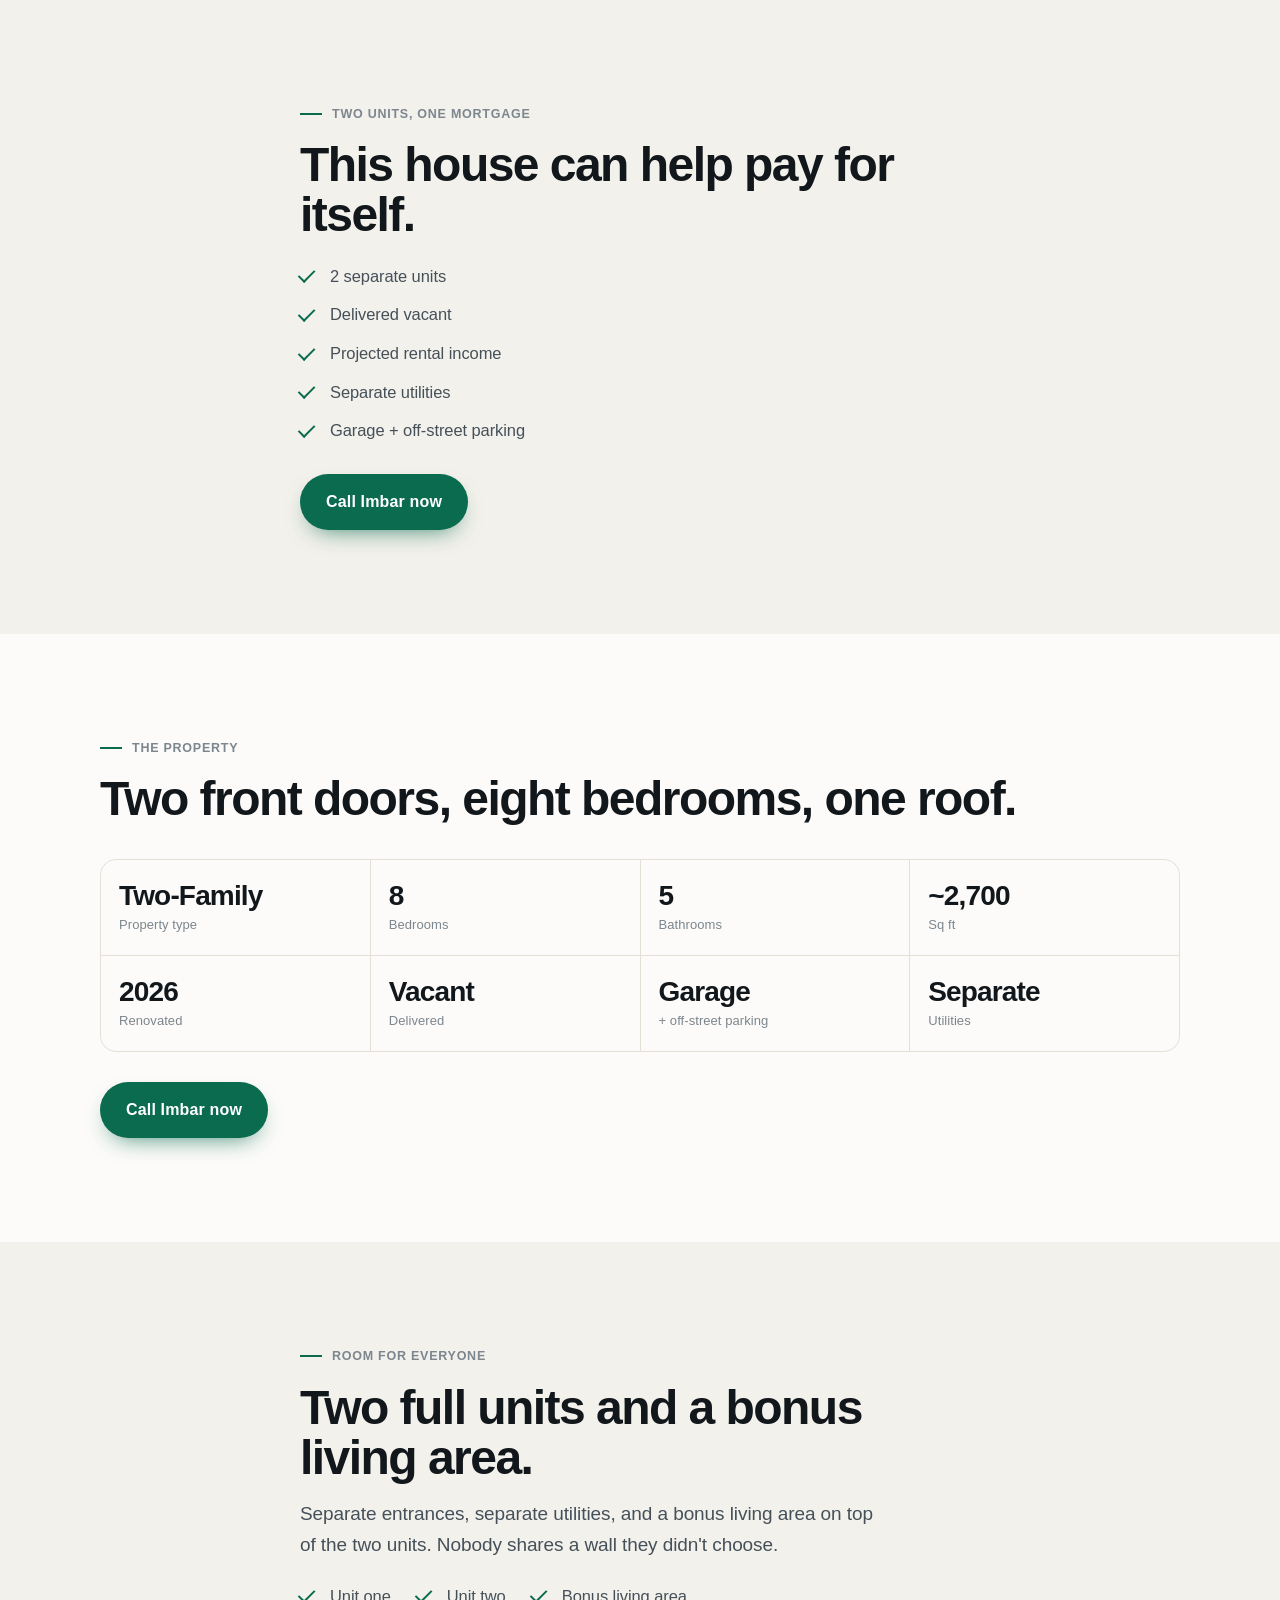
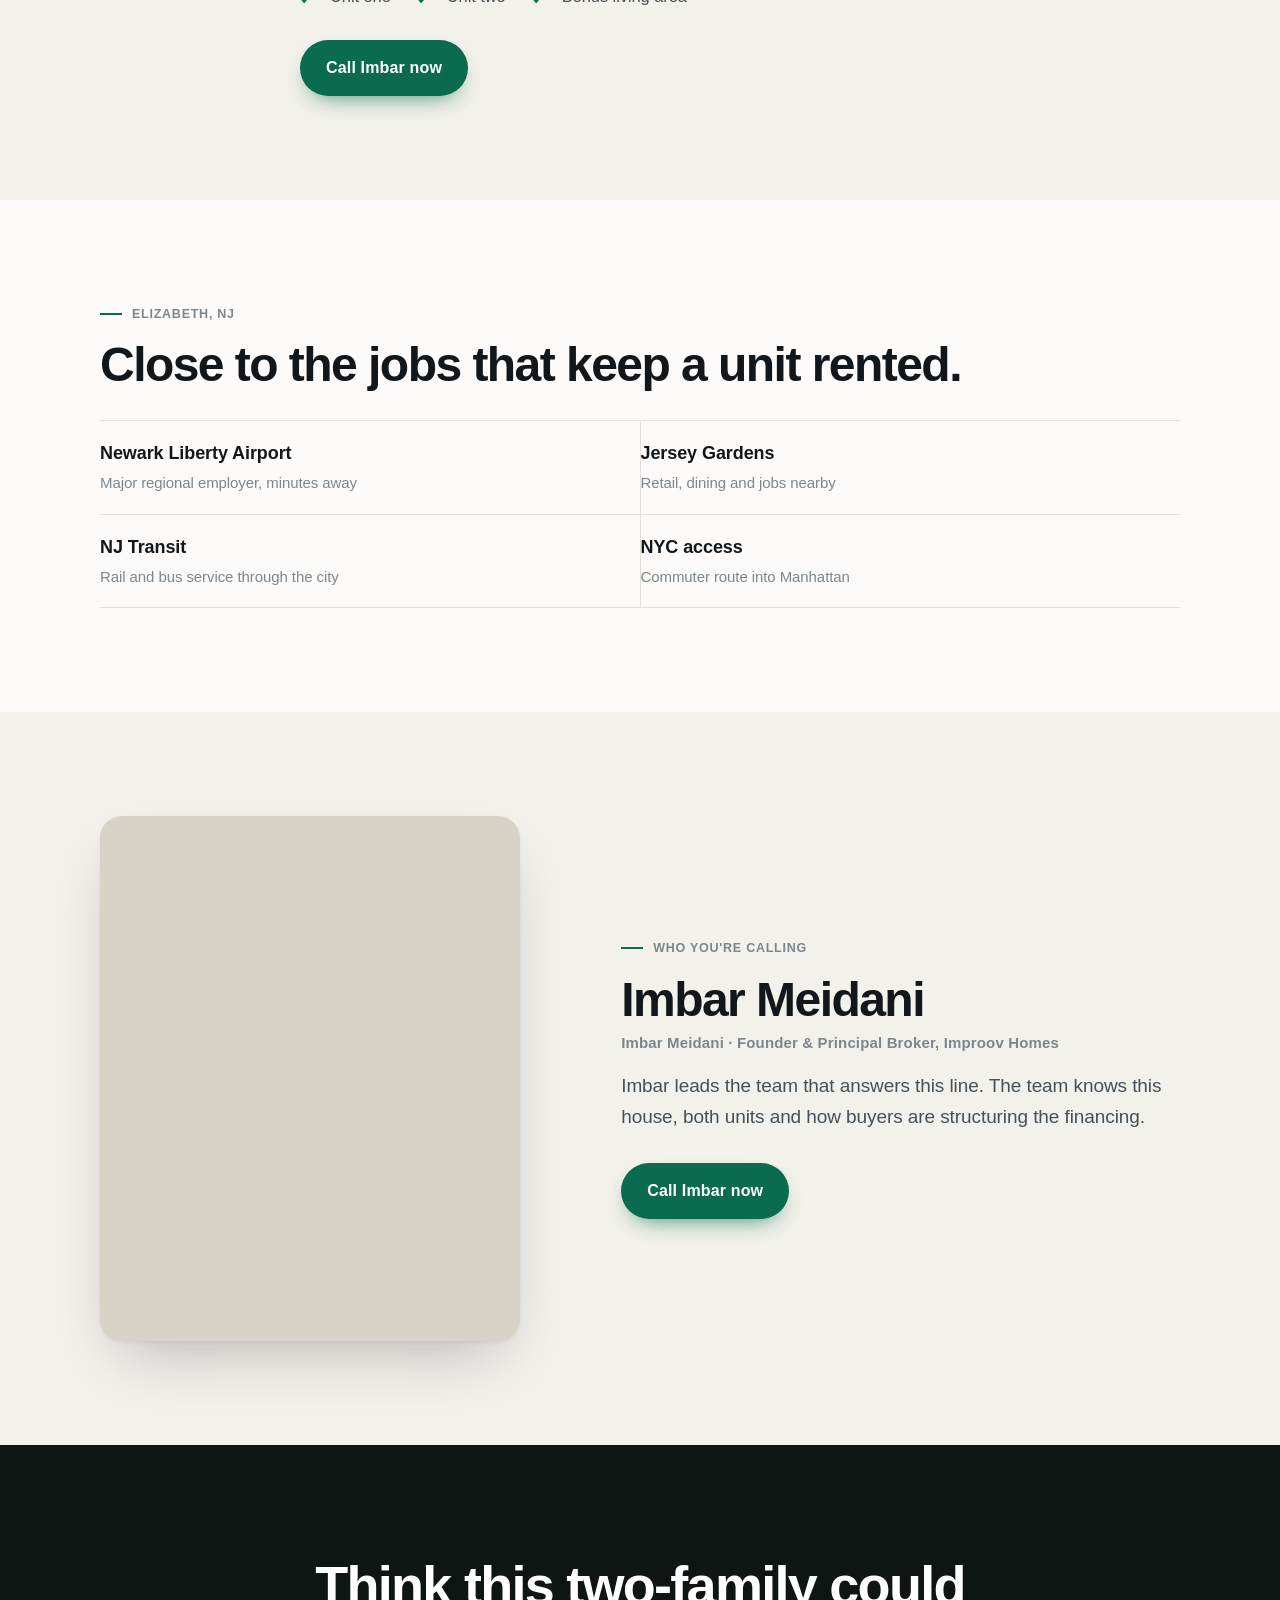
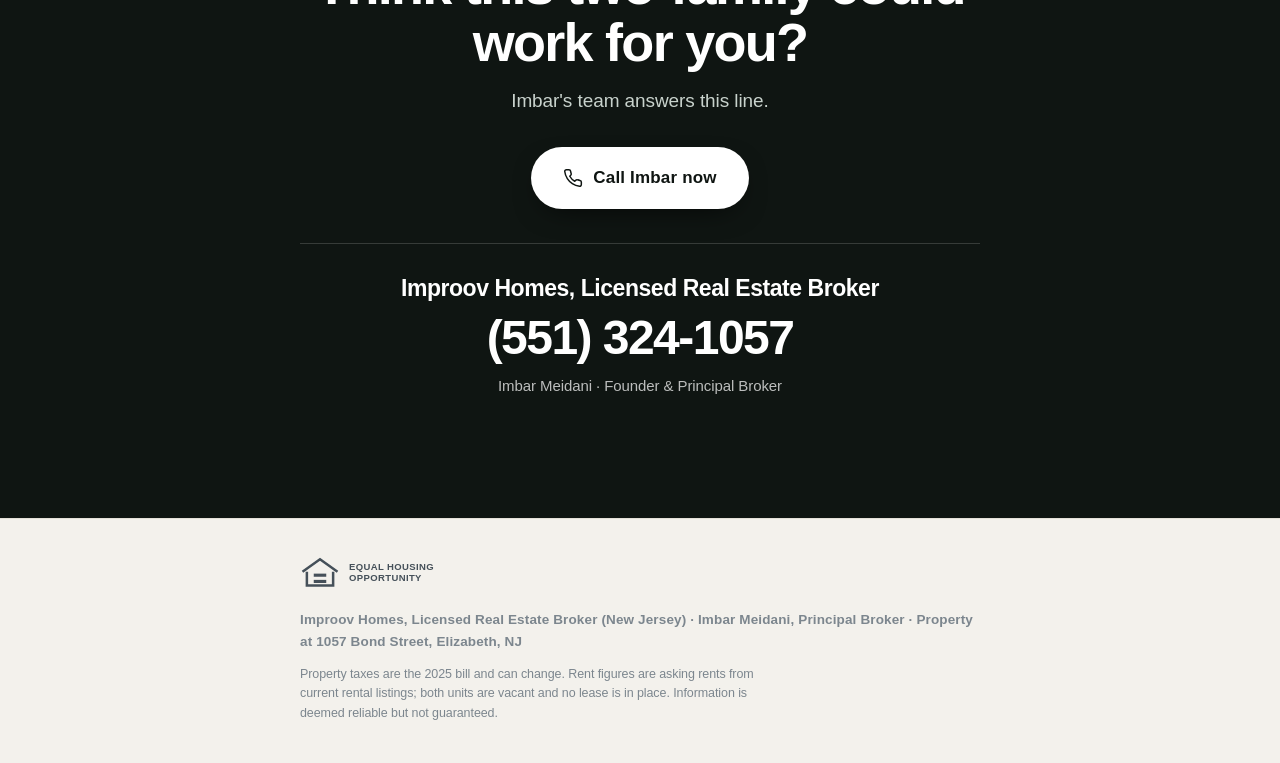
==== commit 845b71c0: "Main page: Reg Z switch, honest rent, team wording, drop risky videos The live page showed down paym" ====
--- a/index.html
+++ b/index.html
@@ -3,12 +3,30 @@
 <head>
 <meta charset="utf-8">
 <meta name="viewport" content="width=device-width, initial-scale=1, viewport-fit=cover">
+
+<!-- Meta Pixel Code -->
+<script>
+!function(f,b,e,v,n,t,s)
+{if(f.fbq)return;n=f.fbq=function(){n.callMethod?
+n.callMethod.apply(n,arguments):n.queue.push(arguments)};
+if(!f._fbq)f._fbq=n;n.push=n;n.loaded=!0;n.version='2.0';
+n.queue=[];t=b.createElement(e);t.async=!0;
+t.src=v;s=b.getElementsByTagName(e)[0];
+s.parentNode.insertBefore(t,s)}(window,document,'script',
+'https://connect.facebook.net/en_US/fbevents.js');
+fbq('init', '309890672012145');
+fbq('track', 'PageView');
+</script>
+<noscript><img height="1" width="1" style="display:none"
+src="https://www.facebook.com/tr?id=309890672012145&ev=PageView&noscript=1"
+/></noscript>
+<!-- End Meta Pixel Code -->
 <title>Two-Family at 1057 Bond Street, Elizabeth NJ | Improov Homes</title>
-<meta name="description" content="Two-family home at 1057 Bond Street, Elizabeth NJ. Live in one unit, rent the other. See the financing math, then call Imbar Meidani directly.">
+<meta name="description" content="Two-family home at 1057 Bond Street, Elizabeth NJ, listed at $999,000. Live in one unit, rent the other. Call Imbar Meidani's team at Improov Homes.">
 <meta name="robots" content="noindex,nofollow">
 <meta name="theme-color" content="#0F1512">
 <meta property="og:title" content="Two-Family at 1057 Bond Street, Elizabeth NJ">
-<meta property="og:description" content="Live in one unit. Rent the other. See what the numbers look like.">
+<meta property="og:description" content="Live in one unit and rent the other. A $999K two-family in Elizabeth, NJ.">
 <meta property="og:type" content="website">
 <link rel="stylesheet" href="styles.css">
 </head>
@@ -48,10 +66,27 @@
 <section class="sec sec--math" id="math">
   <div class="wrap">
     <p class="eyebrow">The numbers</p>
-    <h2 class="h2">The price is $999K.<br>The math is the real story.</h2>
-    <p class="lede">Live in one unit. Rent the other. Three financing routes, side by side.</p>
-
-    <div class="cards" id="financingCards"><!-- injected from financingConfig --></div>
+
+    <!-- prices only: shown while no scenario in financingConfig has its lender APR -->
+    <div data-fin="off">
+      <h2 class="h2">The price is $999K.<br>Unit 2 is listed for rent at <span data-fact="rent"></span> a month.</h2>
+      <p class="lede">Live in one unit and rent the other. Your down payment and monthly cost depend on the loan you qualify for, so Imbar's team runs the FHA, CRA and conventional numbers with you on the call.</p>
+      <dl class="facts">
+        <div><dt>List price</dt><dd data-fact="price"></dd></div>
+        <div><dt>Taxes, 2025 bill</dt><dd><span data-fact="taxes"></span><small>/yr</small></dd></div>
+        <div><dt>Unit 2 asking rent</dt><dd><span data-fact="rent"></span><small>/mo</small></dd></div>
+      </dl>
+      <p class="facts__note">Asking rent from Unit 2's current rental listing. Both units are vacant and no lease is in place.</p>
+      <a class="btn btn--call" href="#" data-call data-loc="math">Call Imbar now</a>
+    </div>
+
+    <!-- financing: shown only for scenarios with a complete lender quote (Reg Z) -->
+    <div data-fin="on" hidden>
+      <h2 class="h2">The price is $999K.<br>The math is the real story.</h2>
+      <p class="lede">Live in one unit and rent the other. Each card is an estimate to a qualified buyer, with its loan example underneath.</p>
+    </div>
+
+    <div class="cards" id="financingCards"><!-- injected from financingConfig, only when a scenario has its APR --></div>
 
     <p class="disclosure" id="mathDisclosure"></p>
   </div>
@@ -59,33 +94,17 @@
 
 <!-- ============ 3. PAYS FOR ITSELF ============ -->
 <section class="sec sec--alt" id="pays">
-  <div class="wrap wrap--split">
-    <div class="split__media">
-      <div class="vframe" data-vframe>
-        <video class="vframe__video" data-video="pays" playsinlinepreload="none"
-               src="videos/web/pays-for-itself.mp4"></video>
-        <button class="vcover vcover--sm" type="button" aria-label="Play video with sound">
-          <span class="vcover__scrim"></span>
-          <span class="vcover__inner">
-            <span class="vcover__play" aria-hidden="true"><svg viewBox="0 0 24 24" width="24" height="24" fill="currentColor"><path d="M8 5.5 19 12 8 18.5Z"/></svg></span>
-            <span class="vcover__sound">Watch with sound</span>
-          </span>
-          <span class="vchip"><span class="vchip__dot"></span>Video<span class="vchip__time" data-duration></span></span>
-        </button>
-      </div>
-    </div>
-    <div class="split__body">
-      <p class="eyebrow">Two units, one mortgage</p>
-      <h2 class="h2">This house can help pay for itself.</h2>
-      <ul class="ticks">
-        <li>2 separate units</li>
-        <li>Delivered vacant</li>
-        <li>Projected rental income</li>
-        <li>Separate utilities</li>
-        <li>Garage + off-street parking</li>
-      </ul>
-      <a class="btn btn--call" href="#" data-call data-loc="pays">Call Imbar now</a>
-    </div>
+  <div class="wrap wrap--narrow">
+    <p class="eyebrow">Two units, one mortgage</p>
+    <h2 class="h2">This house can help pay for itself.</h2>
+    <ul class="ticks">
+      <li>2 separate units</li>
+      <li>Delivered vacant</li>
+      <li>Projected rental income</li>
+      <li>Separate utilities</li>
+      <li>Garage + off-street parking</li>
+    </ul>
+    <a class="btn btn--call" href="#" data-call data-loc="pays">Call Imbar now</a>
   </div>
 </section>
 
@@ -108,32 +127,6 @@
   </div>
 </section>
 
-<!-- ============ 4b. ALMOST A MILLION ============ -->
-<section class="sec sec--dark" id="million">
-  <div class="wrap wrap--split wrap--split-rev">
-    <div class="split__media">
-      <div class="vframe" data-vframe>
-        <video class="vframe__video" data-video="million" playsinline preload="none"
-               src="videos/web/almost-a-million.mp4"></video>
-        <button class="vcover vcover--sm" type="button" aria-label="Play video with sound">
-          <span class="vcover__scrim"></span>
-          <span class="vcover__inner">
-            <span class="vcover__play" aria-hidden="true"><svg viewBox="0 0 24 24" width="24" height="24" fill="currentColor"><path d="M8 5.5 19 12 8 18.5Z"/></svg></span>
-            <span class="vcover__sound">Watch with sound</span>
-          </span>
-          <span class="vchip"><span class="vchip__dot"></span>Video<span class="vchip__time" data-duration></span></span>
-        </button>
-      </div>
-    </div>
-    <div class="split__body">
-      <p class="eyebrow">Financing</p>
-      <h2 class="h2">Almost a million dollars sounds different when you see the numbers.</h2>
-      <p class="lede">Down payment, monthly payment, rental income and who lives where. Imbar walks through the scenarios one by one.</p>
-      <a class="btn btn--call btn--onDark" href="#" data-call data-loc="million">Call Imbar now</a>
-    </div>
-  </div>
-</section>
-
 <!-- ============ 5. MULTI-GENERATIONAL ============ -->
 <section class="sec sec--alt" id="multigen">
   <div class="wrap wrap--narrow">
@@ -173,7 +166,7 @@
       <p class="eyebrow">Who you're calling</p>
       <h2 class="h2">Imbar Meidani</h2>
       <p class="role">Imbar Meidani &middot; Founder &amp; Principal Broker, Improov Homes</p>
-      <p class="lede">You get Imbar on the phone directly, the person who knows this house, the two units and how buyers are structuring the financing.</p>
+      <p class="lede">Imbar leads the team that answers this line. The team knows this house, both units and how buyers are structuring the financing.</p>
       <a class="btn btn--call" href="#" data-call data-loc="imbar">Call Imbar now</a>
     </div>
   </div>
@@ -183,13 +176,13 @@
 <section class="sec sec--final" id="final">
   <div class="wrap wrap--narrow center">
     <h2 class="h2 h2--xl">Think this two-family could work for you?</h2>
-    <p class="lede">Talk directly to Imbar.</p>
+    <p class="lede">Imbar's team answers this line.</p>
     <a class="btn btn--call btn--lg btn--onDark" href="#" data-call data-loc="final">
       <span class="btn__ico" aria-hidden="true"><svg viewBox="0 0 24 24" width="20" height="20" fill="none" stroke="currentColor" stroke-width="1.8" stroke-linecap="round" stroke-linejoin="round"><path d="M22 16.9v3a2 2 0 0 1-2.2 2 19.8 19.8 0 0 1-8.6-3.1 19.5 19.5 0 0 1-6-6A19.8 19.8 0 0 1 2.1 4.2 2 2 0 0 1 4.1 2h3a2 2 0 0 1 2 1.7c.1 1 .4 1.9.7 2.8a2 2 0 0 1-.5 2.1L8.1 9.9a16 16 0 0 0 6 6l1.3-1.3a2 2 0 0 1 2.1-.4c.9.3 1.8.6 2.8.7a2 2 0 0 1 1.7 2Z"/></svg></span>
       Call Imbar now
     </a>
     <div class="broker">
-      <p class="broker__brand">Improov Homes</p>
+      <p class="broker__brand">Improov Homes, Licensed Real Estate Broker</p>
       <a class="broker__num" href="#" data-call data-loc="final-number" data-phone-text></a>
       <p class="broker__person">Imbar Meidani &middot; Founder &amp; Principal Broker</p>
     </div>
@@ -210,7 +203,7 @@
         </svg>
         <span class="eho__t">Equal Housing<br>Opportunity</span>
       </span>
-      <p class="foot__brand">Improov Homes &middot; Imbar Meidani &middot; 1057 Bond Street, Elizabeth, NJ</p>
+      <p class="foot__brand">Improov Homes, Licensed Real Estate Broker (New Jersey) &middot; Imbar Meidani, Principal Broker &middot; Property at 1057 Bond Street, Elizabeth, NJ</p>
     </div>
     <p class="disclosure" data-disclosure-copy></p>
   </div>
--- a/styles.css
+++ b/styles.css
@@ -216,6 +216,26 @@
 }
 .card__net-sub{font-size:12.5px;color:var(--ink-3);margin-top:2px}
 .card .btn{margin-top:20px;width:100%}
+.card__ksub{display:block;margin-top:2px;font-size:12px;line-height:1.35;color:var(--ink-3)}
+/* Reg Z: the loan example sits in the card next to the numbers, at body size */
+.card__loan{margin-top:16px;font-size:16px;line-height:1.55;color:var(--ink-2)}
+.cards[hidden],[data-fin][hidden]{display:none !important}
+
+/* ---------- prices-only band (shown until a lender APR is in app.js) ---------- */
+.facts{
+  margin:30px 0 0;display:grid;grid-template-columns:1fr 1fr;gap:1px;
+  background:var(--line);border:1px solid var(--line);border-radius:var(--r);overflow:hidden
+}
+.facts > div{background:var(--white);padding:18px 18px 16px;display:flex;flex-direction:column;gap:4px}
+.facts > div:first-child{grid-column:1 / -1}
+.facts dt{font-size:13px;font-weight:500;color:var(--ink-3)}
+.facts dd{margin:0;font-size:clamp(22px,5.6vw,28px);font-weight:700;letter-spacing:-.03em;font-variant-numeric:tabular-nums}
+.facts dd small{font-size:.55em;font-weight:600;color:var(--ink-3);margin-left:2px}
+.facts__note{margin-top:14px;font-size:15px;line-height:1.5;color:var(--ink-2);max-width:62ch}
+@media (min-width:900px){
+  .facts{grid-template-columns:repeat(3,1fr)}
+  .facts > div:first-child{grid-column:auto}
+}
 
 /* ---------- lists ---------- */
 .ticks{margin-top:22px;display:grid;gap:12px}
@@ -249,7 +269,7 @@
    headline scale, not footer scale. */
 .broker{margin-top:34px;padding-top:26px;border-top:1px solid rgba(255,255,255,.16)}
 .broker__brand{
-  margin:0;color:#fff;font-size:clamp(19px,4.6vw,23px);font-weight:700;letter-spacing:-.02em
+  margin:0;color:#fff;font-size:clamp(19px,4.6vw,23px);font-weight:700;letter-spacing:-.02em;text-wrap:balance
 }
 .broker__num{
   display:inline-block;margin-top:6px;color:#fff;text-decoration:none;
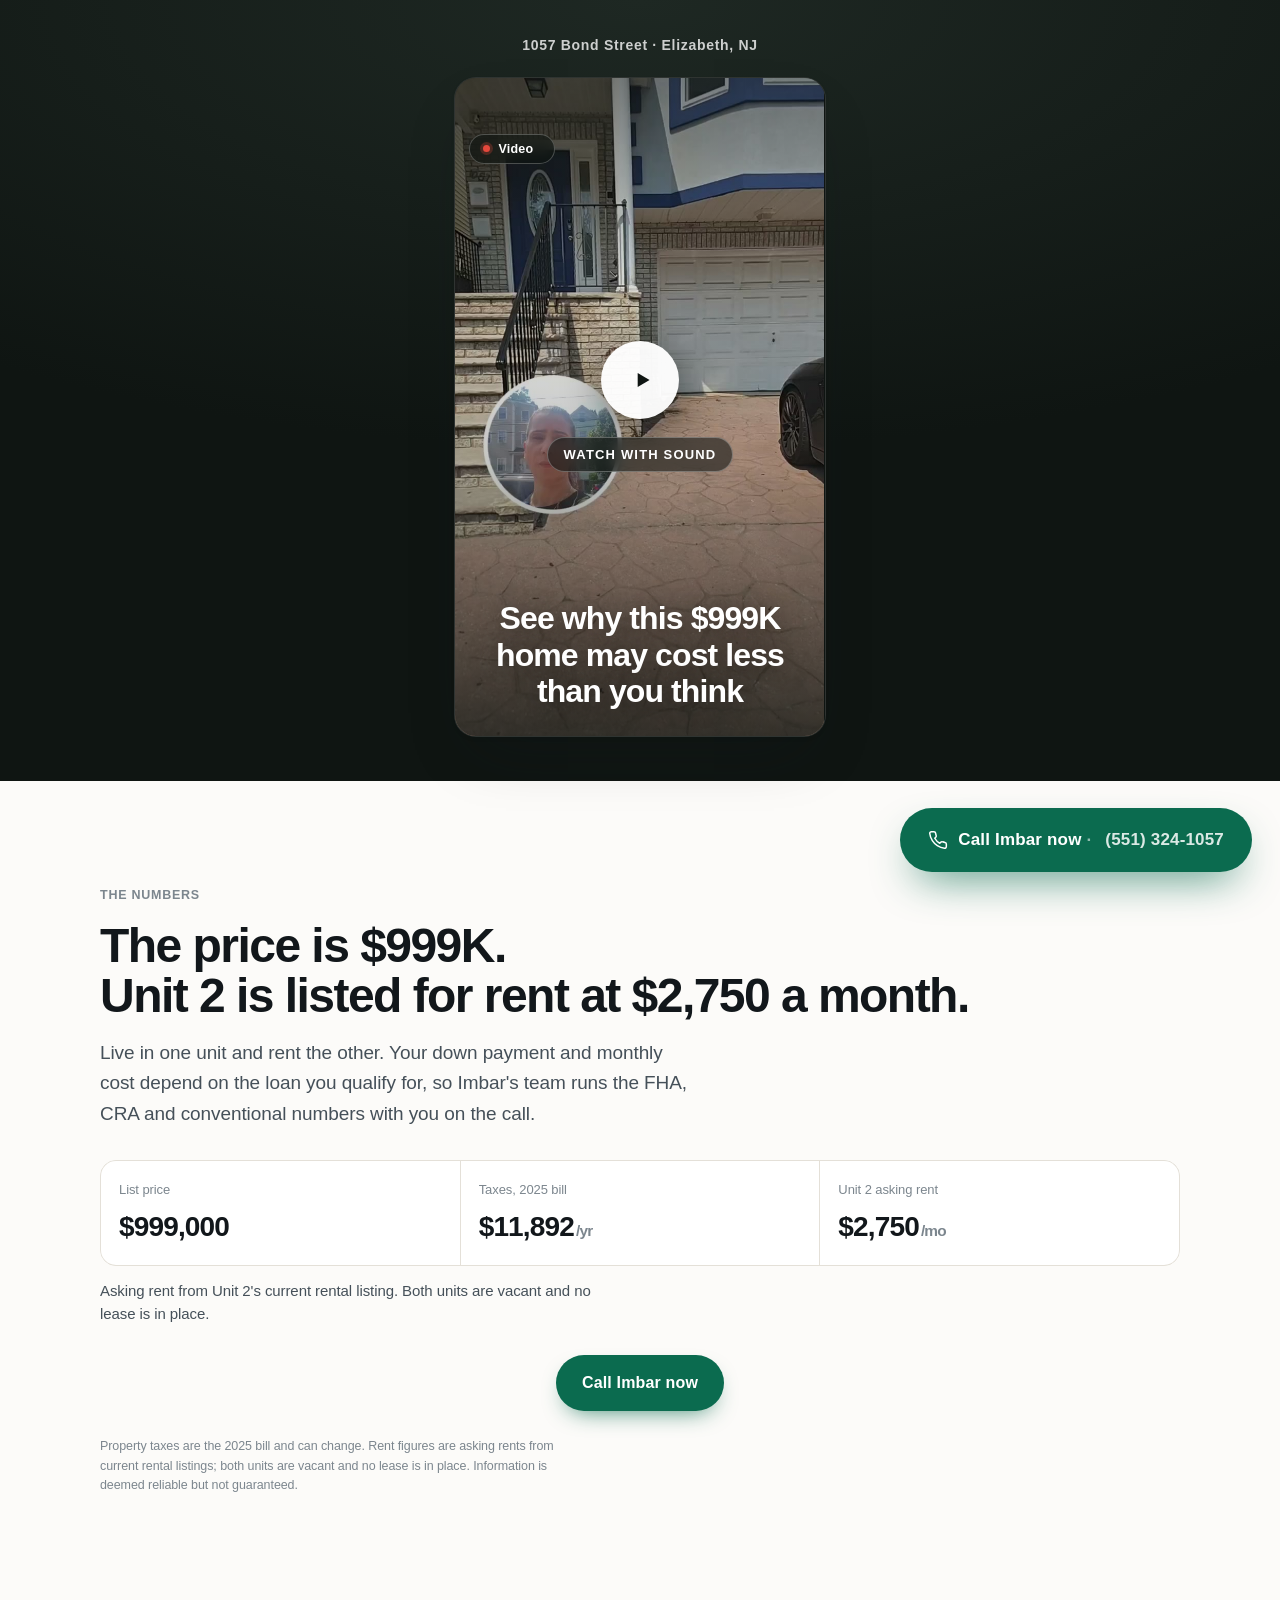
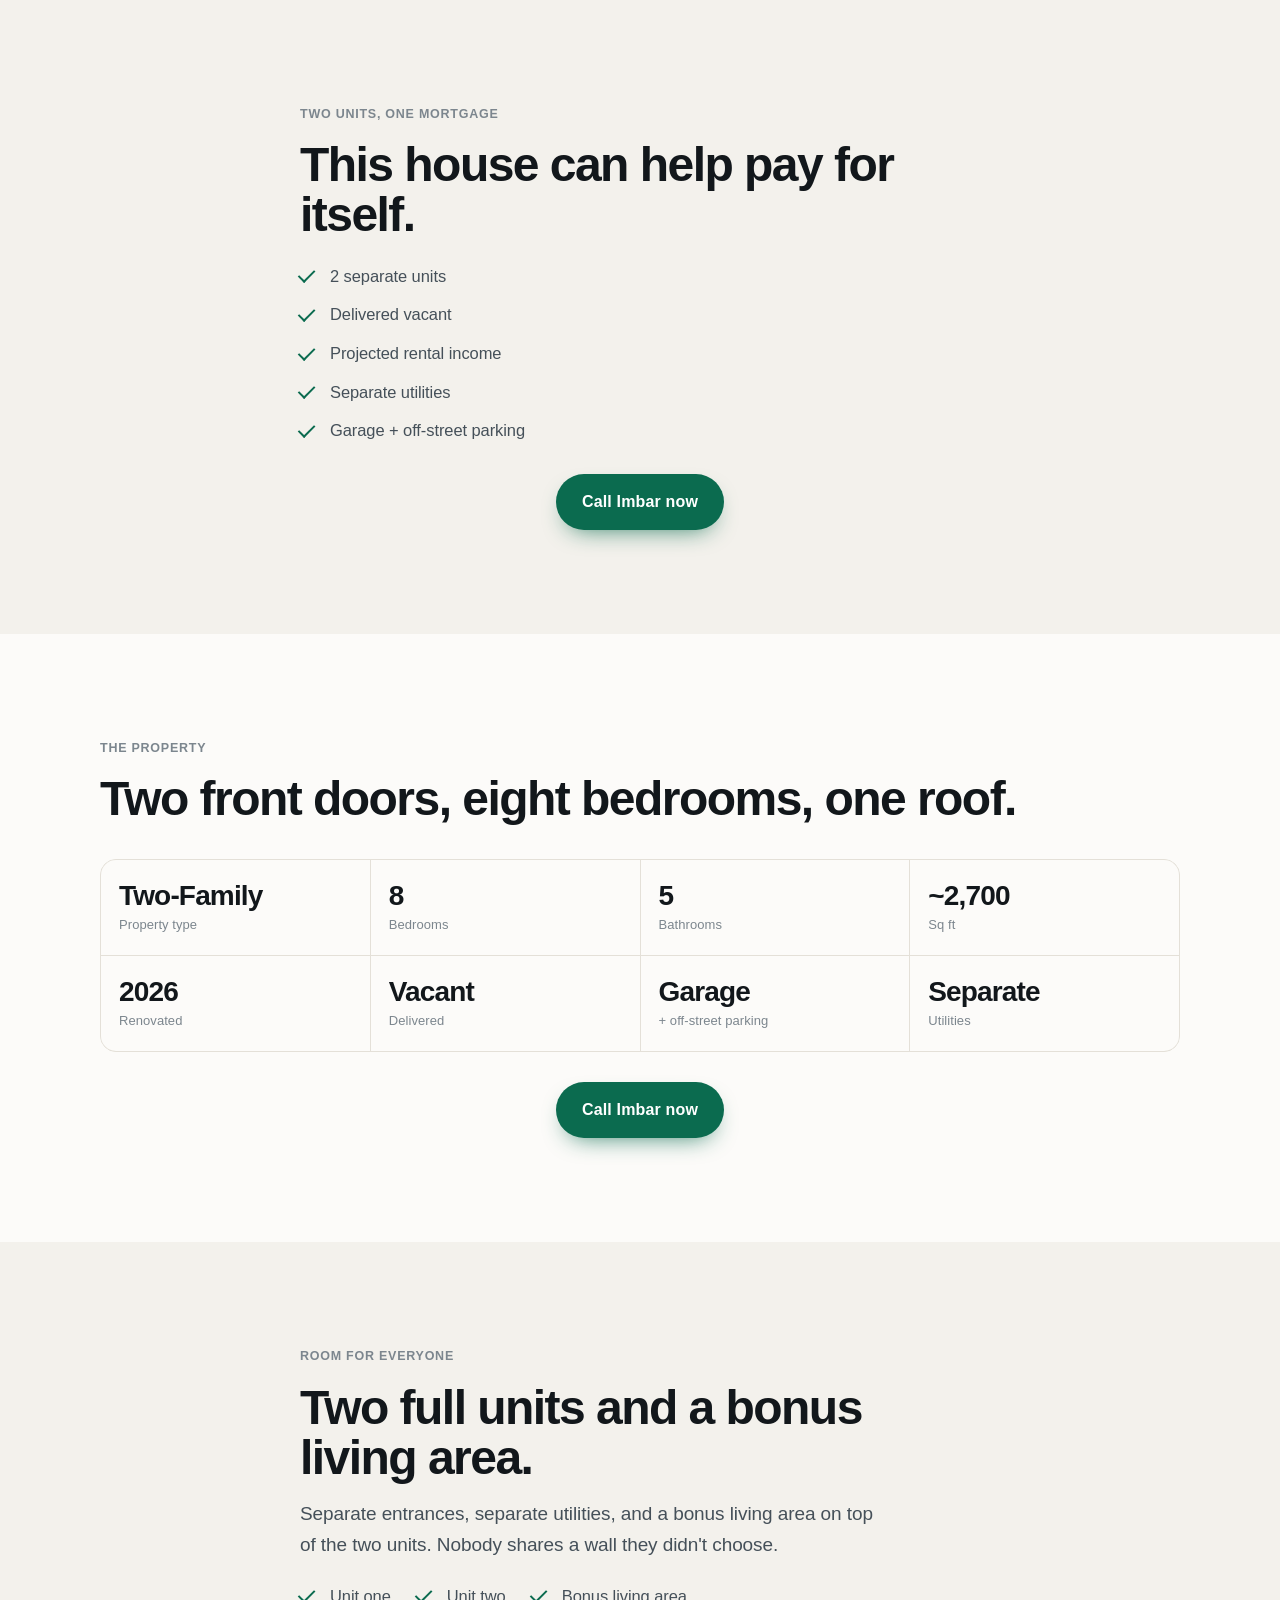
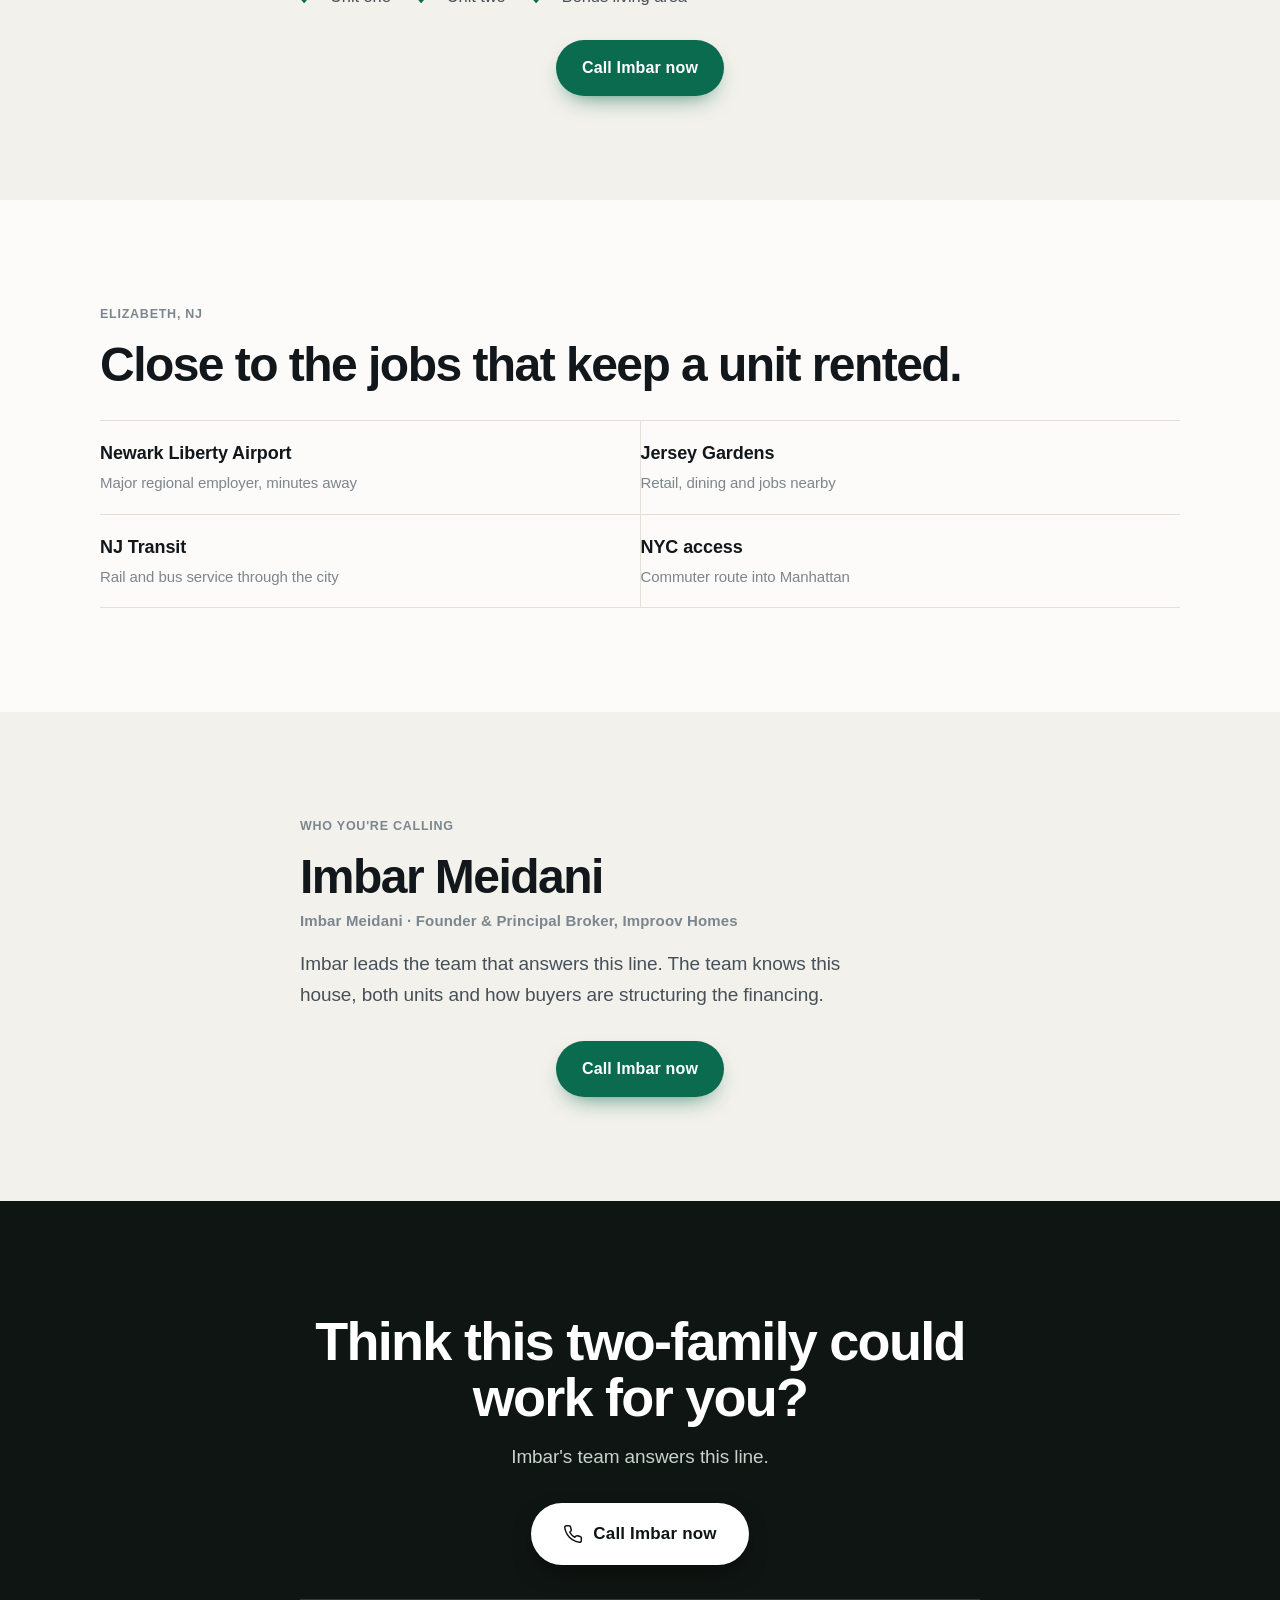
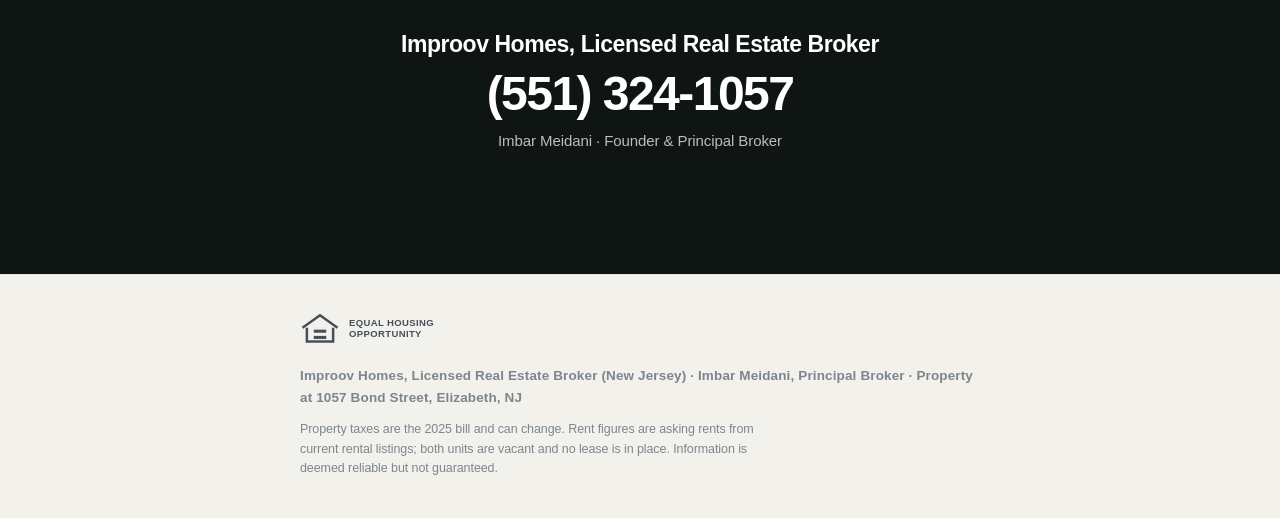
==== commit bf43f954: "Center the call buttons, drop the eyebrow rules and the blank portrait Every in-section call button " ====
--- a/index.html
+++ b/index.html
@@ -158,11 +158,11 @@
 
 <!-- ============ 7. MEET IMBAR ============ -->
 <section class="sec sec--alt" id="imbar">
-  <div class="wrap wrap--split">
-    <div class="split__media split__media--portrait">
-      <img class="portrait" src="img/imbar.jpg" alt="Imbar Meidani, Founder and Principal Broker of Improov Homes" width="720" height="900" loading="lazy">
-    </div>
-    <div class="split__body">
+  <!-- portrait column removed: img/imbar.jpg is still a blank placeholder. Put back
+       <div class="split__media split__media--portrait"><img class="portrait" ...></div>
+       with wrap--split once there is a real headshot of Imbar -->
+  <div class="wrap wrap--narrow">
+    <div>
       <p class="eyebrow">Who you're calling</p>
       <h2 class="h2">Imbar Meidani</h2>
       <p class="role">Imbar Meidani &middot; Founder &amp; Principal Broker, Improov Homes</p>
--- a/styles.css
+++ b/styles.css
@@ -62,7 +62,6 @@
   font-size:12.5px;font-weight:600;letter-spacing:.06em;text-transform:uppercase;
   color:var(--ink-3);margin-bottom:16px
 }
-.eyebrow::before{content:"";width:22px;height:2px;background:var(--accent);flex:none}
 .center .eyebrow{justify-content:center}
 .h2{
   font-family:var(--display);
@@ -93,7 +92,7 @@
 .btn--onDark{background:#fff;color:var(--dark);box-shadow:0 10px 30px -14px rgba(0,0,0,.9)}
 .btn--onDark:hover{background:#F0EFEA}
 .btn__ico{display:inline-flex}
-.sec .btn{margin-top:30px}
+.sec .btn{display:flex;width:fit-content;margin:30px auto 0}
 
 :where(a,button):focus-visible{outline:3px solid var(--gold);outline-offset:3px}
 
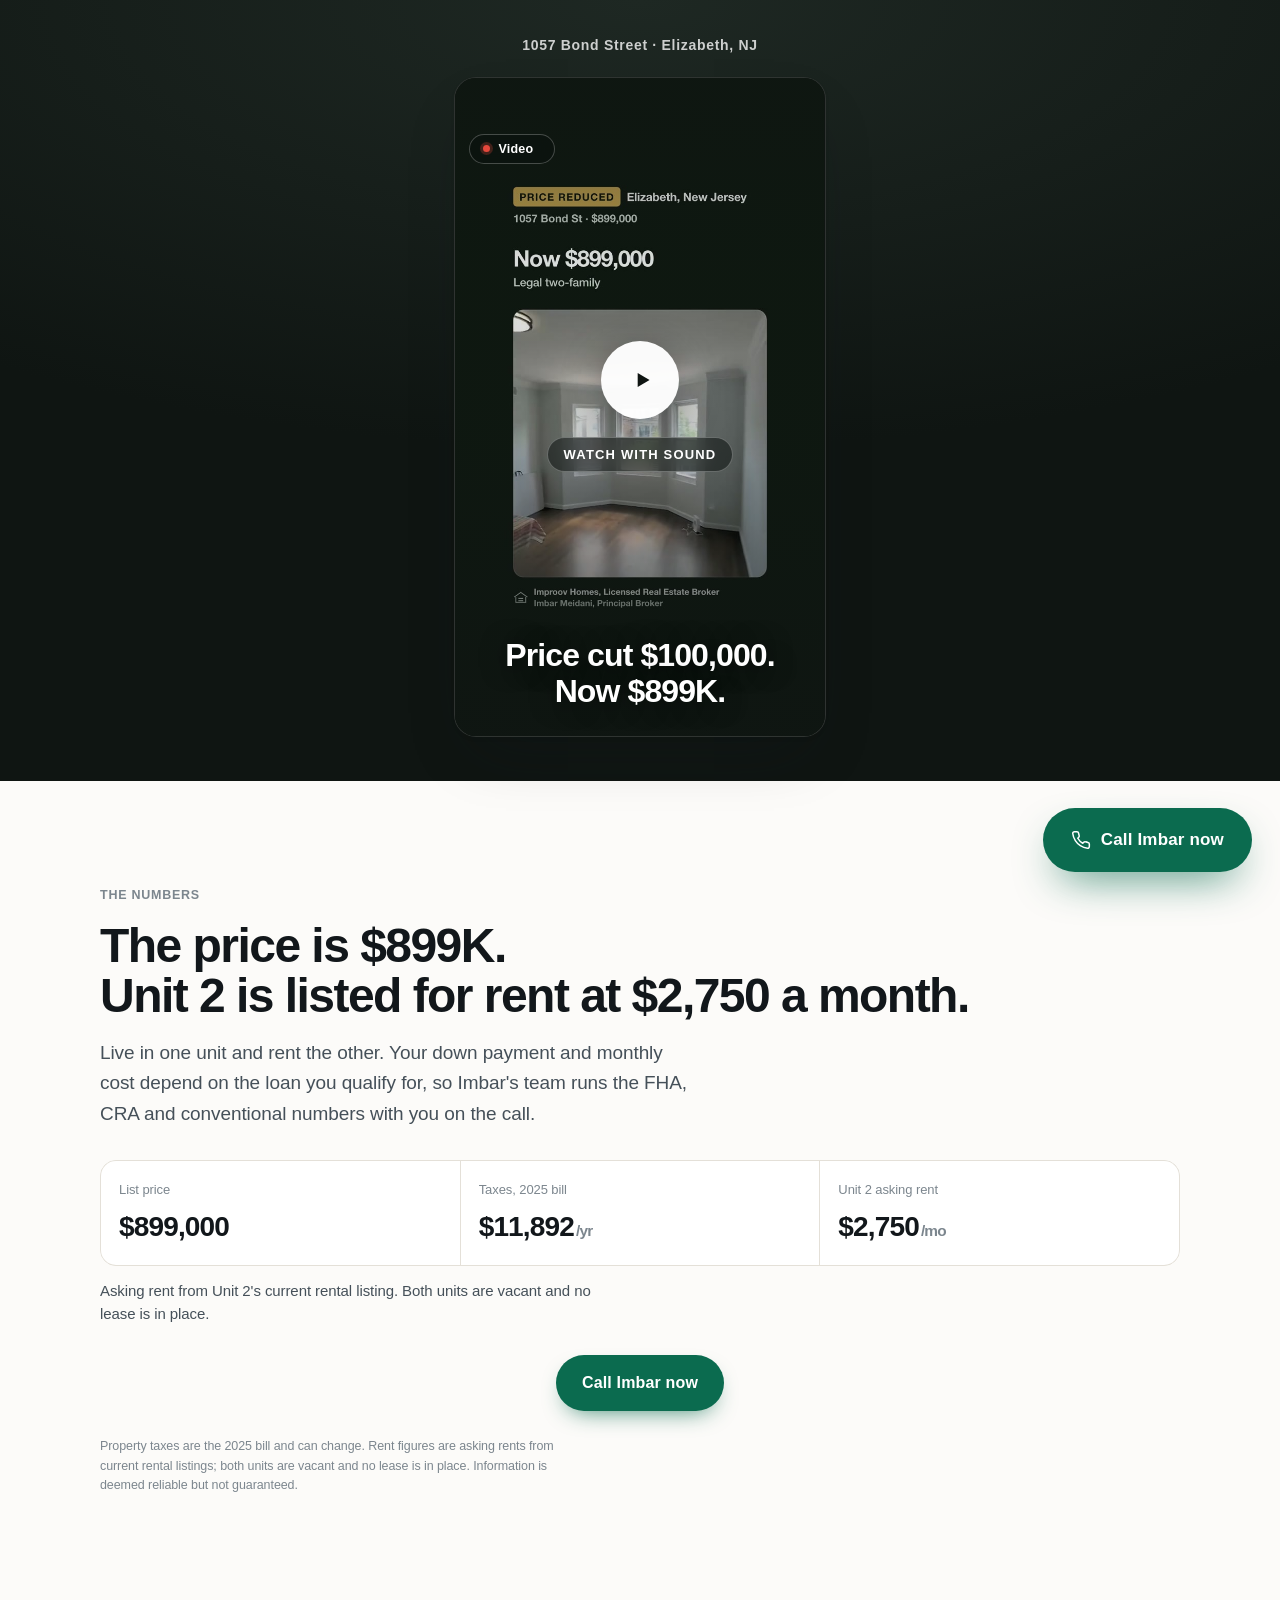
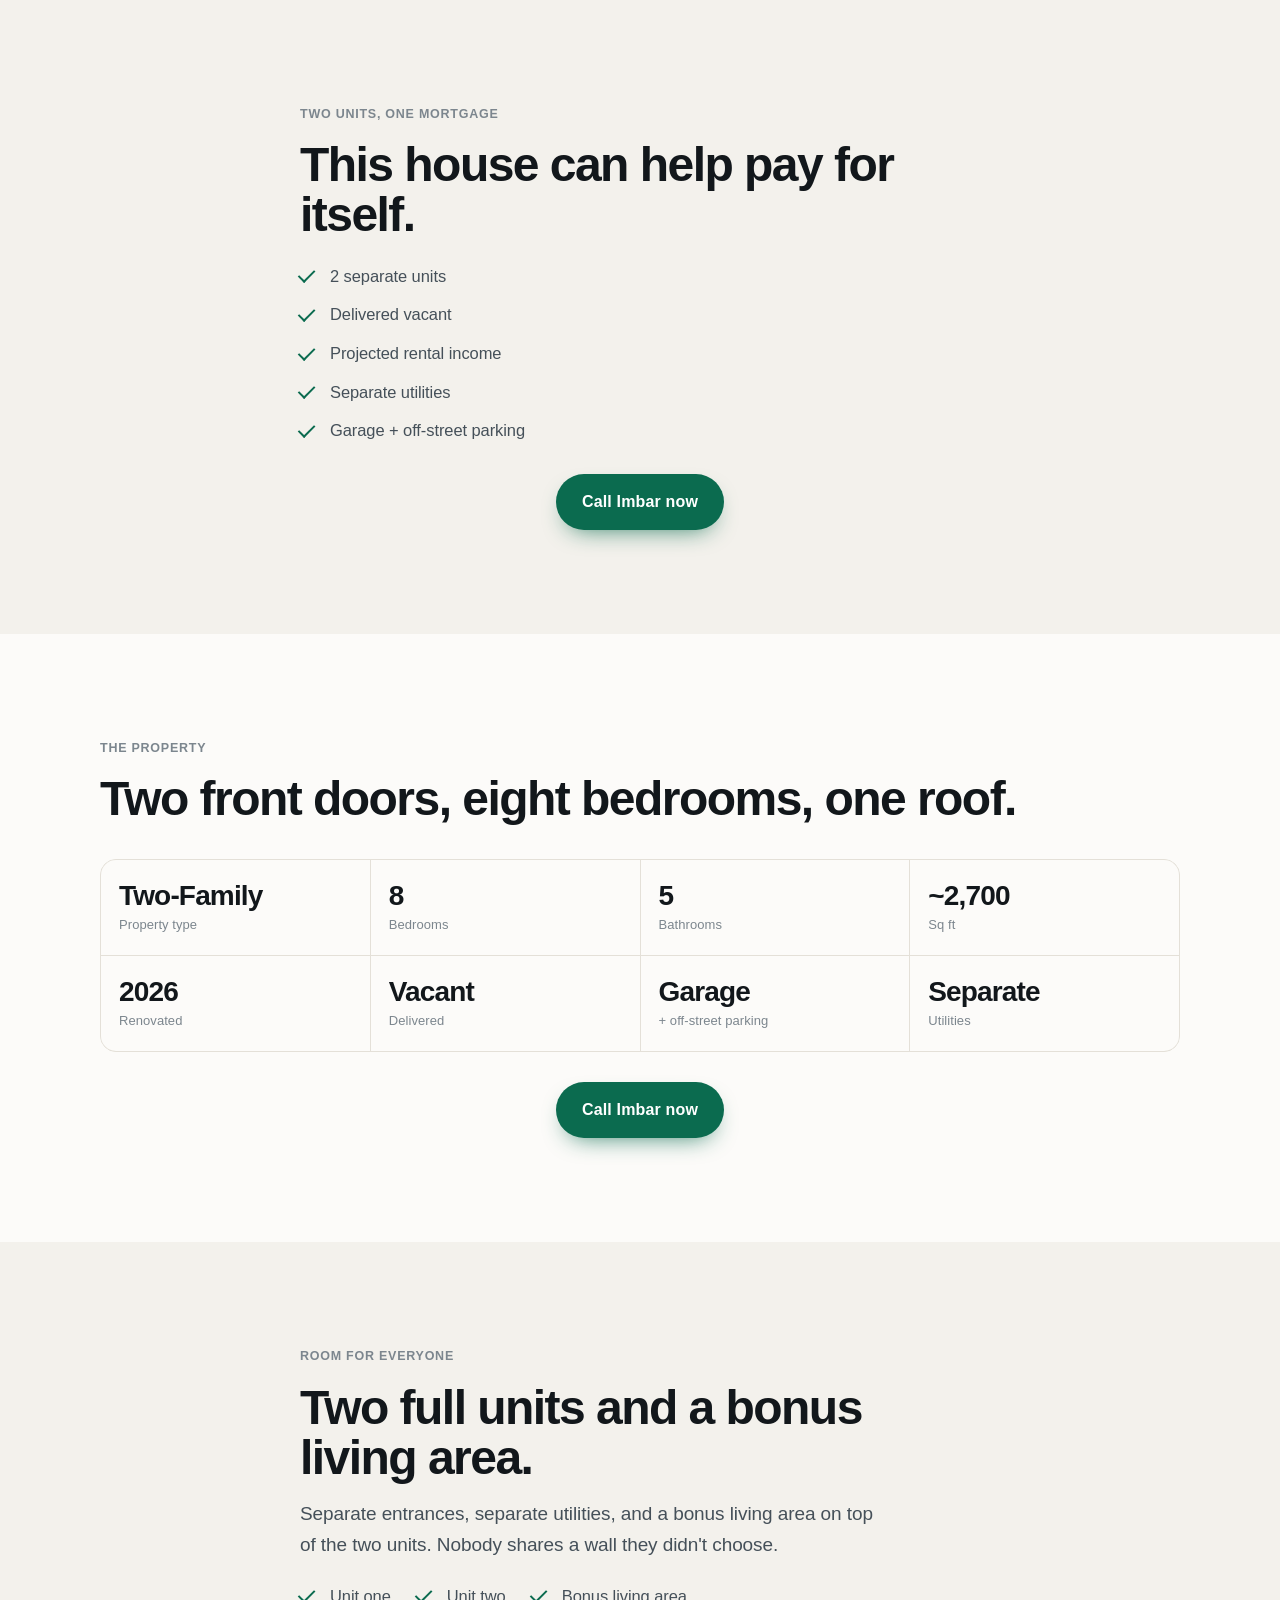
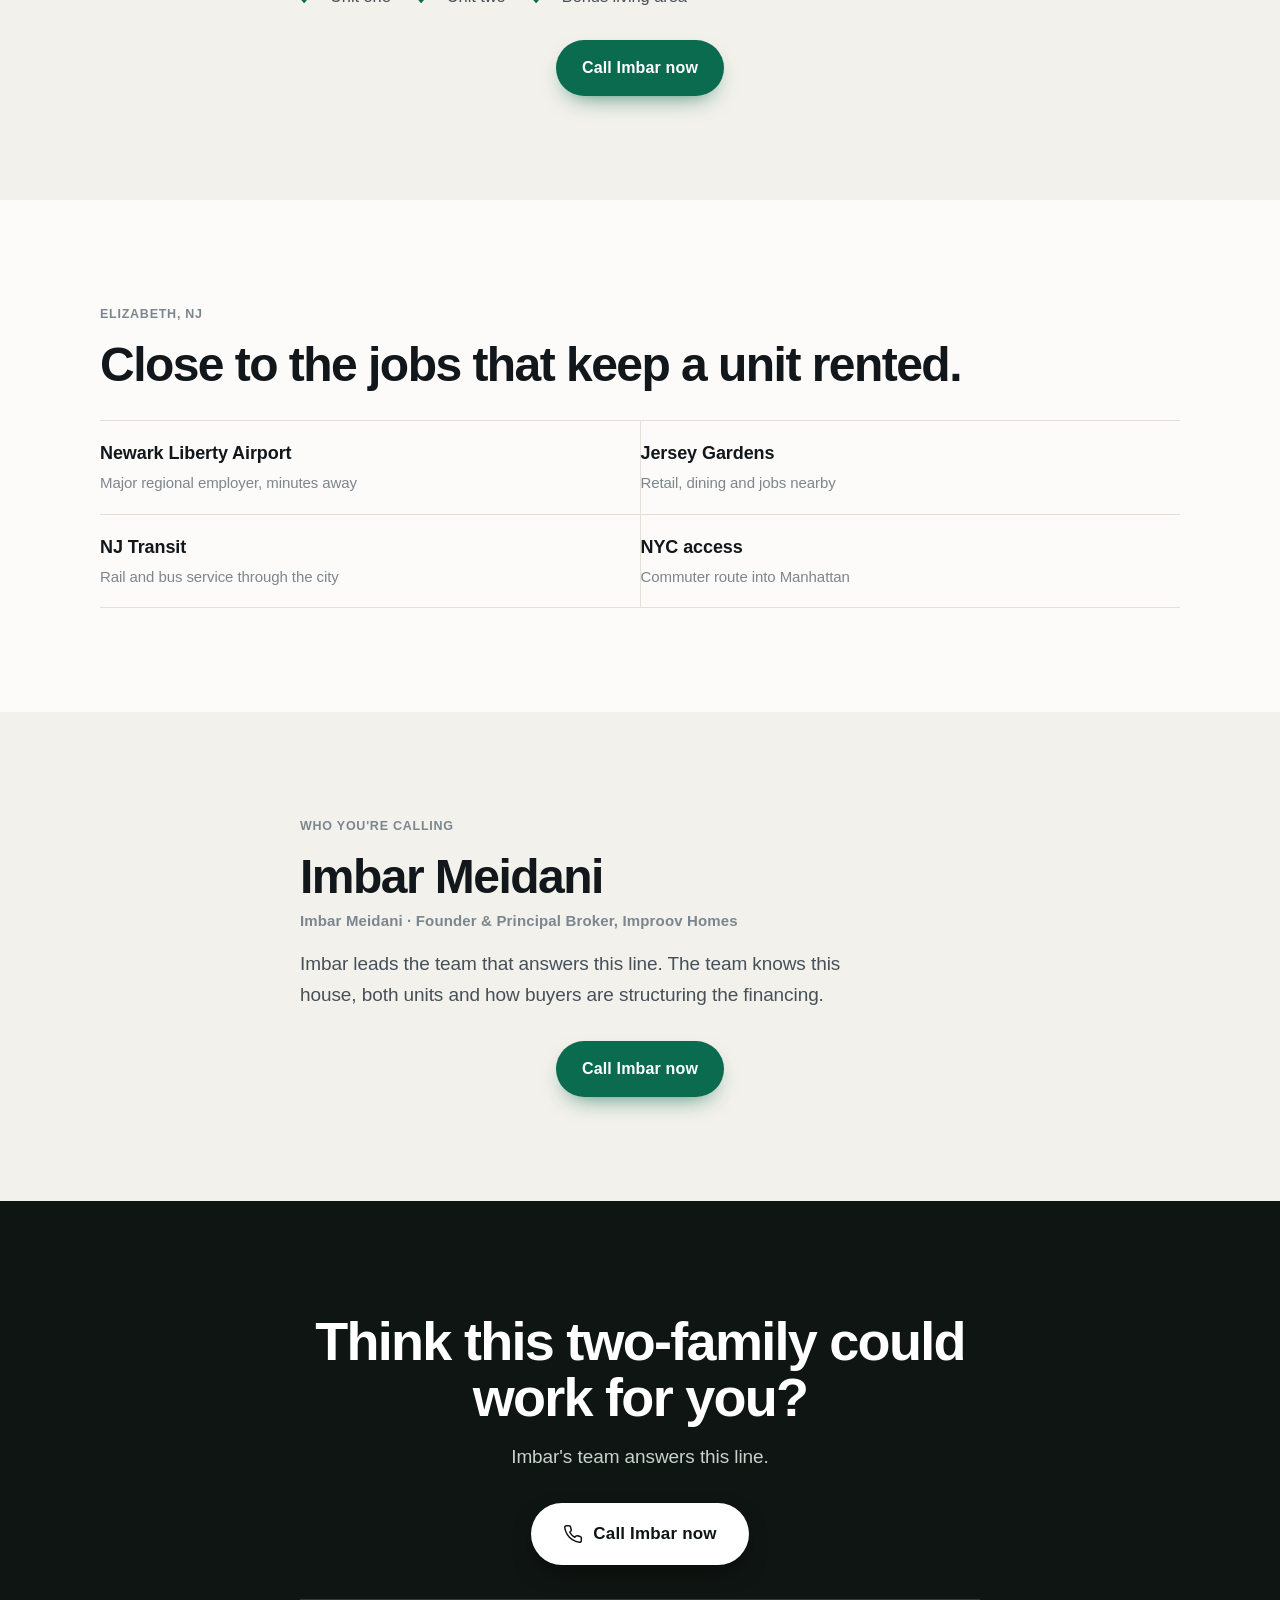
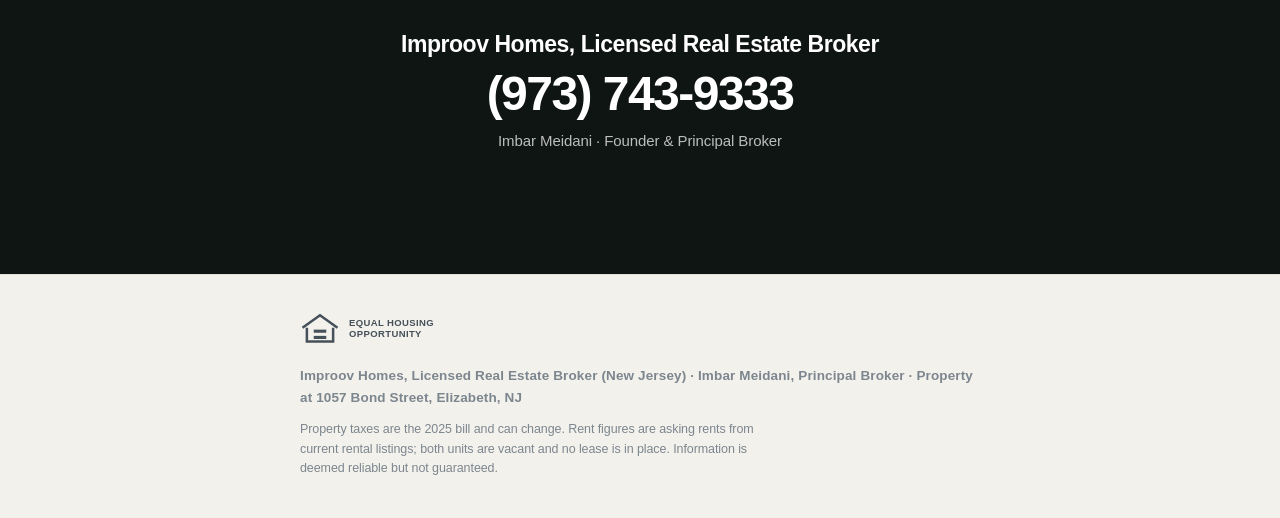
==== commit f1dd0b97: "All pages: $899,000, no phone number before the questions, voiced lead video Price: the main page an" ====
--- a/index.html
+++ b/index.html
@@ -3,6 +3,8 @@
 <head>
 <meta charset="utf-8">
 <meta name="viewport" content="width=device-width, initial-scale=1, viewport-fit=cover">
+<!-- iOS must not turn the plain office line into a tap-to-call link (same as the NY page) -->
+<meta name="format-detection" content="telephone=no">
 
 <!-- Meta Pixel Code -->
 <script>
@@ -21,14 +23,15 @@
 src="https://www.facebook.com/tr?id=309890672012145&ev=PageView&noscript=1"
 /></noscript>
 <!-- End Meta Pixel Code -->
-<title>Two-Family at 1057 Bond Street, Elizabeth NJ | Improov Homes</title>
-<meta name="description" content="Two-family home at 1057 Bond Street, Elizabeth NJ, listed at $999,000. Live in one unit, rent the other. Call Imbar Meidani's team at Improov Homes.">
+<title>$899K Two-Family at 1057 Bond Street, Elizabeth NJ | Improov Homes</title>
+<meta name="description" content="Two-family home at 1057 Bond Street, Elizabeth NJ, listed at $899,000. Live in one unit, rent the other. Call Imbar Meidani's team at Improov Homes.">
 <meta name="robots" content="noindex,nofollow">
 <meta name="theme-color" content="#0F1512">
-<meta property="og:title" content="Two-Family at 1057 Bond Street, Elizabeth NJ">
-<meta property="og:description" content="Live in one unit and rent the other. A $999K two-family in Elizabeth, NJ.">
+<meta property="og:title" content="$899K Two-Family at 1057 Bond Street, Elizabeth NJ">
+<meta property="og:description" content="Live in one unit and rent the other. A $899K two-family in Elizabeth, NJ.">
 <meta property="og:type" content="website">
 <link rel="stylesheet" href="styles.css">
+<link rel="stylesheet" href="gate.css">
 </head>
 <body>
 
@@ -43,7 +46,8 @@
              data-video="hero"
              playsinline
              preload="metadata"
-             src="videos/web/hero-15sec-open.mp4"></video>
+             poster="videos/web/lead-899-poster.jpg"
+             src="videos/web/lead-899.mp4"></video>
 
       <button class="vcover" id="heroCover" type="button" aria-label="Play video with sound">
         <span class="vcover__scrim"></span>
@@ -52,7 +56,7 @@
             <svg viewBox="0 0 24 24" width="26" height="26" fill="currentColor"><path d="M8 5.5 19 12 8 18.5Z"/></svg>
           </span>
           <span class="vcover__sound">Watch with sound</span>
-          <span class="vcover__line">See why this $999K home may cost less than you think</span>
+          <span class="vcover__line">Price cut $100,000. Now $899K.</span>
         </span>
         <span class="vchip"><span class="vchip__dot"></span>Video<span class="vchip__time" data-duration></span></span>
       </button>
@@ -69,7 +73,7 @@
 
     <!-- prices only: shown while no scenario in financingConfig has its lender APR -->
     <div data-fin="off">
-      <h2 class="h2">The price is $999K.<br>Unit 2 is listed for rent at <span data-fact="rent"></span> a month.</h2>
+      <h2 class="h2">The price is $899K.<br>Unit 2 is listed for rent at <span data-fact="rent"></span> a month.</h2>
       <p class="lede">Live in one unit and rent the other. Your down payment and monthly cost depend on the loan you qualify for, so Imbar's team runs the FHA, CRA and conventional numbers with you on the call.</p>
       <dl class="facts">
         <div><dt>List price</dt><dd data-fact="price"></dd></div>
@@ -82,7 +86,7 @@
 
     <!-- financing: shown only for scenarios with a complete lender quote (Reg Z) -->
     <div data-fin="on" hidden>
-      <h2 class="h2">The price is $999K.<br>The math is the real story.</h2>
+      <h2 class="h2">The price is $899K.<br>The math is the real story.</h2>
       <p class="lede">Live in one unit and rent the other. Each card is an estimate to a qualified buyer, with its loan example underneath.</p>
     </div>
 
@@ -183,7 +187,8 @@
     </a>
     <div class="broker">
       <p class="broker__brand">Improov Homes, Licensed Real Estate Broker</p>
-      <a class="broker__num" href="#" data-call data-loc="final-number" data-phone-text></a>
+      <!-- brokerage office line, plain text (NJ display rule). The campaign number is only inside #callGate -->
+      <p class="broker__num" data-office-text>(973) 743-9333</p>
       <p class="broker__person">Imbar Meidani &middot; Founder &amp; Principal Broker</p>
     </div>
   </div>
@@ -214,8 +219,46 @@
   <a class="btn btn--call btn--block" href="#" data-call data-loc="sticky">
     <span class="btn__ico" aria-hidden="true"><svg viewBox="0 0 24 24" width="20" height="20" fill="none" stroke="currentColor" stroke-width="1.8" stroke-linecap="round" stroke-linejoin="round"><path d="M22 16.9v3a2 2 0 0 1-2.2 2 19.8 19.8 0 0 1-8.6-3.1 19.5 19.5 0 0 1-6-6A19.8 19.8 0 0 1 2.1 4.2 2 2 0 0 1 4.1 2h3a2 2 0 0 1 2 1.7c.1 1 .4 1.9.7 2.8a2 2 0 0 1-.5 2.1L8.1 9.9a16 16 0 0 0 6 6l1.3-1.3a2 2 0 0 1 2.1-.4c.9.3 1.8.6 2.8.7a2 2 0 0 1 1.7 2Z"/></svg></span>
     <span class="sticky__label">Call Imbar now</span>
-    <span class="sticky__num" data-phone-text></span>
   </a>
+</div>
+
+<!-- ============ CALL QUESTIONS (every call button opens them) ============ -->
+<div class="gate" id="callGate" hidden>
+  <div class="gate__backdrop" data-gate-close></div>
+  <div class="gate__panel" role="dialog" aria-modal="true" aria-labelledby="callGateQ">
+    <button class="gate__x" type="button" data-gate-close aria-label="Close">
+      <svg viewBox="0 0 24 24" width="22" height="22" fill="none" stroke="currentColor" stroke-width="2" stroke-linecap="round"><path d="M6 6l12 12M18 6 6 18"/></svg>
+    </button>
+    <div class="gate__step" data-step="nj">
+      <p class="gate__count">Question 1 of 2</p>
+      <h2 class="gate__q" id="callGateQ">This home is in Elizabeth, New Jersey. Would you live in New Jersey?</h2>
+      <div class="gate__answers">
+        <button class="gate__a" type="button" data-nj="yes">Yes, I'm open to it</button>
+        <button class="gate__a gate__a--quiet" type="button" data-nj="no">No</button>
+      </div>
+    </div>
+    <div class="gate__step" data-step="q" hidden>
+      <p class="gate__count">Question 2 of 2</p>
+      <h2 class="gate__q">Are you looking to buy, or to rent to own?</h2>
+      <div class="gate__answers">
+        <button class="gate__a" type="button" data-answer="buy">Buy</button>
+        <button class="gate__a" type="button" data-answer="rto">Rent to own</button>
+      </div>
+    </div>
+    <div class="gate__step" data-step="no-nj" hidden>
+      <h2 class="gate__q">Thanks for telling us.</h2>
+      <p class="gate__sub">This home is in New Jersey, so it may not be the one for you. If New Jersey makes your list later, this page will still be here.</p>
+      <button class="gate__a gate__a--quiet gate__a--close" type="button" data-gate-close>Close</button>
+    </div>
+    <div class="gate__step" data-step="call" hidden>
+      <h2 class="gate__q">Thanks. Tap to call.</h2>
+      <p class="gate__sub" data-call-sub></p>
+      <a class="btn btn--call btn--block" href="#" data-gate-tel>
+        <span class="btn__ico" aria-hidden="true"><svg viewBox="0 0 24 24" width="20" height="20" fill="none" stroke="currentColor" stroke-width="1.8" stroke-linecap="round" stroke-linejoin="round"><path d="M22 16.9v3a2 2 0 0 1-2.2 2 19.8 19.8 0 0 1-8.6-3.1 19.5 19.5 0 0 1-6-6A19.8 19.8 0 0 1 2.1 4.2 2 2 0 0 1 4.1 2h3a2 2 0 0 1 2 1.7c.1 1 .4 1.9.7 2.8a2 2 0 0 1-.5 2.1L8.1 9.9a16 16 0 0 0 6 6l1.3-1.3a2 2 0 0 1 2.1-.4c.9.3 1.8.6 2.8.7a2 2 0 0 1 1.7 2Z"/></svg></span>
+        <span>Call <span data-phone-text></span></span>
+      </a>
+    </div>
+  </div>
 </div>
 
 <script src="app.js"></script>
--- a/styles.css
+++ b/styles.css
@@ -264,8 +264,9 @@
 
 /* ---------- final / footer ---------- */
 /* NJ: a standalone listing page must carry the brokerage's phone number in
-   wording as large as the predominant wording on the page — so it is set at
-   headline scale, not footer scale. */
+   wording as large as the predominant wording on the page, so the office line
+   is set at headline scale, not footer scale. Plain text, not a link: the
+   campaign number is only shown inside the call questions popup. */
 .broker{margin-top:34px;padding-top:26px;border-top:1px solid rgba(255,255,255,.16)}
 .broker__brand{
   margin:0;color:#fff;font-size:clamp(19px,4.6vw,23px);font-weight:700;letter-spacing:-.02em;text-wrap:balance
@@ -275,7 +276,6 @@
   font-size:clamp(31px,7vw,48px);font-weight:700;line-height:1.05;
   letter-spacing:-.032em;font-variant-numeric:tabular-nums
 }
-.broker__num:hover{text-decoration:underline;text-underline-offset:5px}
 .broker__person{margin:10px 0 0;color:rgba(255,255,255,.72);font-size:15px;font-weight:500}
 .foot{padding:34px 0 40px;background:var(--paper-2);border-top:1px solid var(--line)}
 .foot__row{display:flex;align-items:center;gap:16px;flex-wrap:wrap}
@@ -294,7 +294,6 @@
   border-top:1px solid var(--line);
 }
 .sticky .btn{min-height:56px}
-.sticky__num{display:none}
 
 /* ---------- desktop ---------- */
 @media (min-width:900px){
@@ -325,8 +324,6 @@
     width:auto;padding:0 28px;min-height:64px;font-size:17px;
     box-shadow:0 18px 44px -16px rgba(11,107,79,.85)
   }
-  .sticky__num{display:inline;font-variant-numeric:tabular-nums;opacity:.85;margin-left:4px}
-  .sticky__label::after{content:" ·";opacity:.55}
 }
 
 @media (prefers-reduced-motion:reduce){
--- a/gate.css
+++ b/gate.css
@@ -0,0 +1,29 @@
+/* Call questions popup, main page only (the NY page has its own copy in ny/ny.css). */
+.gate[hidden],.gate [hidden]{display:none !important}
+.gate{position:fixed;inset:0;z-index:100;display:flex;align-items:flex-end;justify-content:center}
+.gate__backdrop{position:absolute;inset:0;background:rgba(10,14,12,.62);-webkit-backdrop-filter:blur(3px);backdrop-filter:blur(3px);animation:gateFade .18s ease}
+.gate__panel{position:relative;width:100%;max-width:520px;max-height:92svh;overflow:auto;background:var(--paper);color:var(--ink);
+  border-radius:22px 22px 0 0;padding:30px 22px calc(26px + env(safe-area-inset-bottom));
+  box-shadow:0 -20px 60px -20px rgba(0,0,0,.5);animation:gateUp .22s cubic-bezier(.2,.8,.2,1)}
+.gate__x{position:absolute;top:12px;right:12px;width:44px;height:44px;border:0;border-radius:50%;background:transparent;color:var(--ink-3);
+  cursor:pointer;display:grid;place-items:center}
+.gate__x:hover{background:var(--paper-2);color:var(--ink)}
+.gate__count{margin-bottom:8px;font-size:12.5px;font-weight:700;letter-spacing:.06em;text-transform:uppercase;color:var(--accent)}
+.gate__q{margin:0;padding-right:34px;font-size:clamp(23px,6vw,28px);font-weight:700;line-height:1.18;letter-spacing:-.025em;text-wrap:balance}
+.gate__sub{margin-top:12px;font-size:16px;line-height:1.55;color:var(--ink-2)}
+.gate__answers{margin-top:24px;display:grid;gap:10px}
+.gate__a{min-height:56px;width:100%;border-radius:14px;cursor:pointer;font:inherit;font-size:17px;font-weight:600;
+  background:#fff;color:var(--ink);border:1.5px solid var(--line)}
+.gate__a:hover{border-color:var(--accent);background:#F4FAF7}
+.gate__a:focus-visible,.gate__x:focus-visible{outline:2px solid var(--accent);outline-offset:2px}
+.gate__a--quiet{color:var(--ink-2)}
+.gate__a--close{margin-top:22px}
+.gate__step .btn{display:flex;width:100%;margin:22px 0 0}
+.gate-open,.gate-open body{overflow:hidden}
+@keyframes gateUp{from{transform:translateY(24px);opacity:0}to{transform:none;opacity:1}}
+@keyframes gateFade{from{opacity:0}to{opacity:1}}
+@media (min-width:900px){
+  .gate{align-items:center}
+  .gate__panel{border-radius:22px;padding:36px 34px 32px}
+}
+@media (prefers-reduced-motion:reduce){.gate__panel,.gate__backdrop{animation:none}}
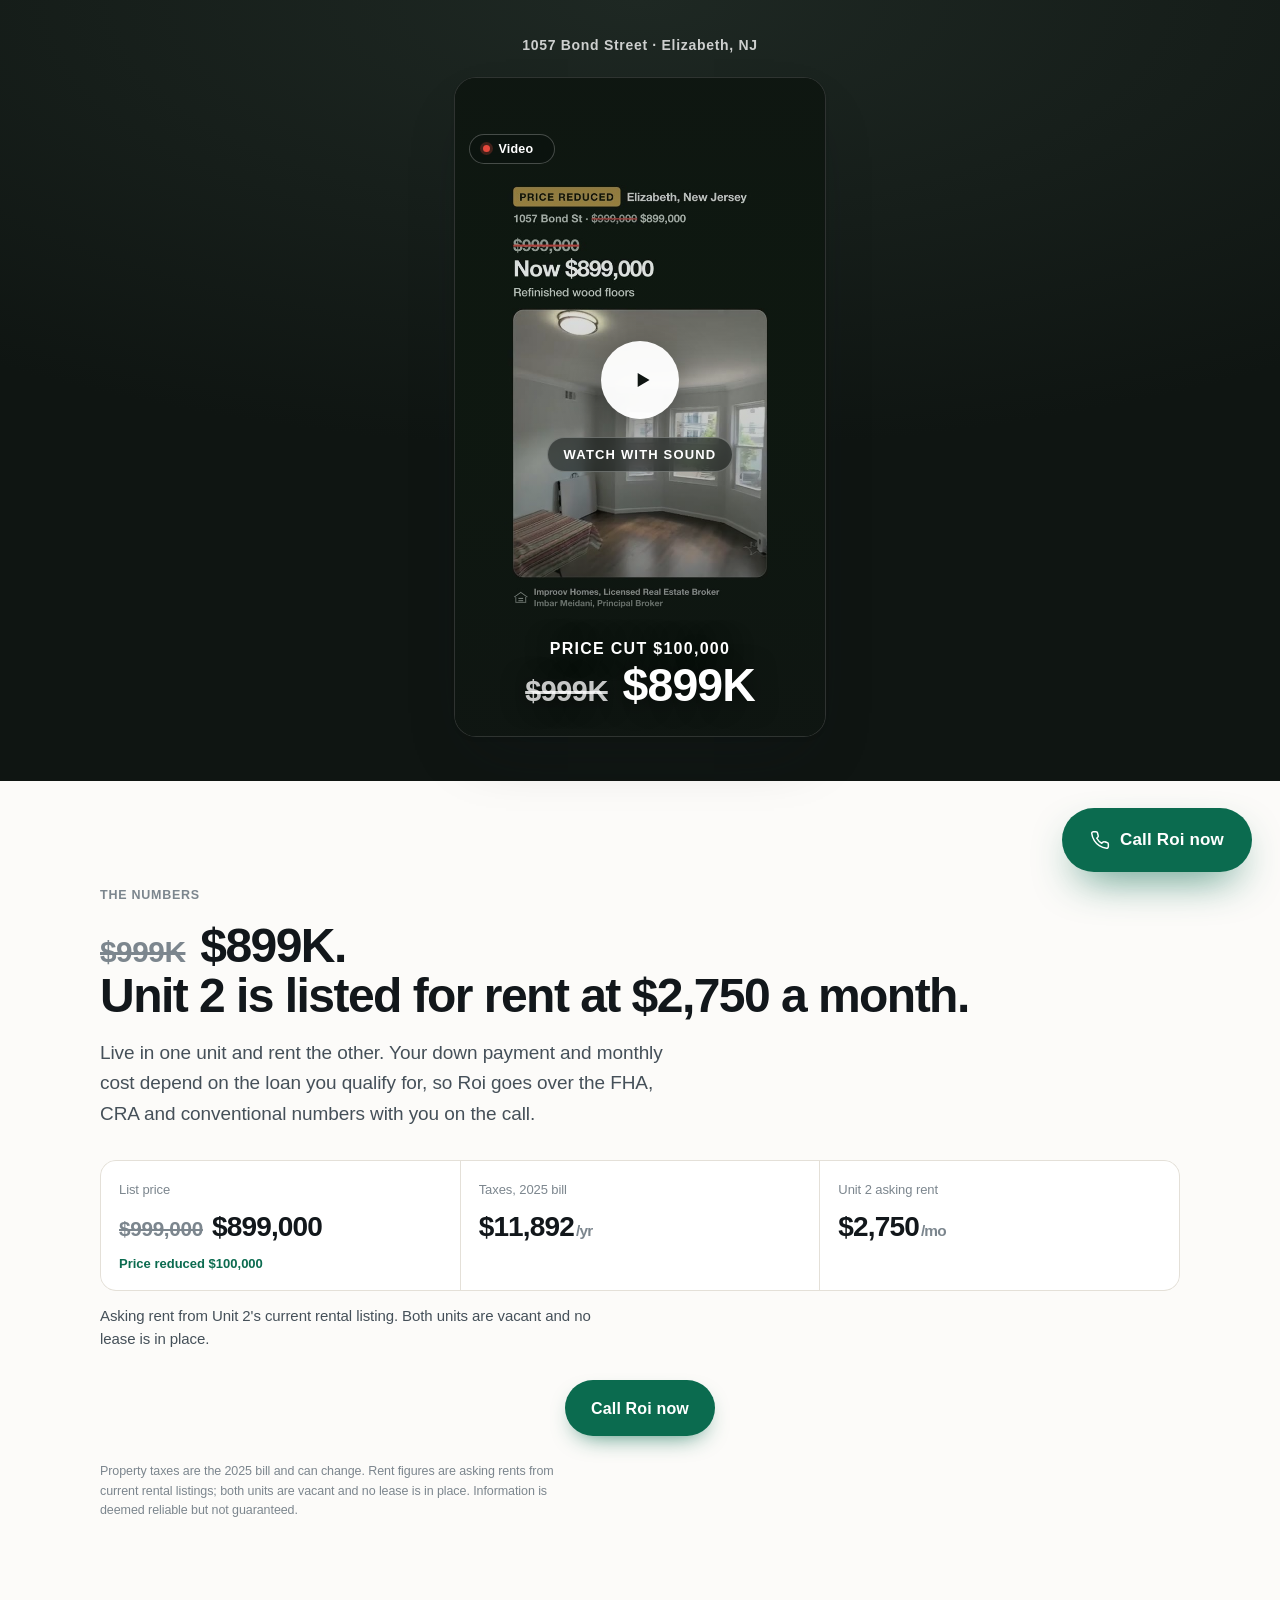
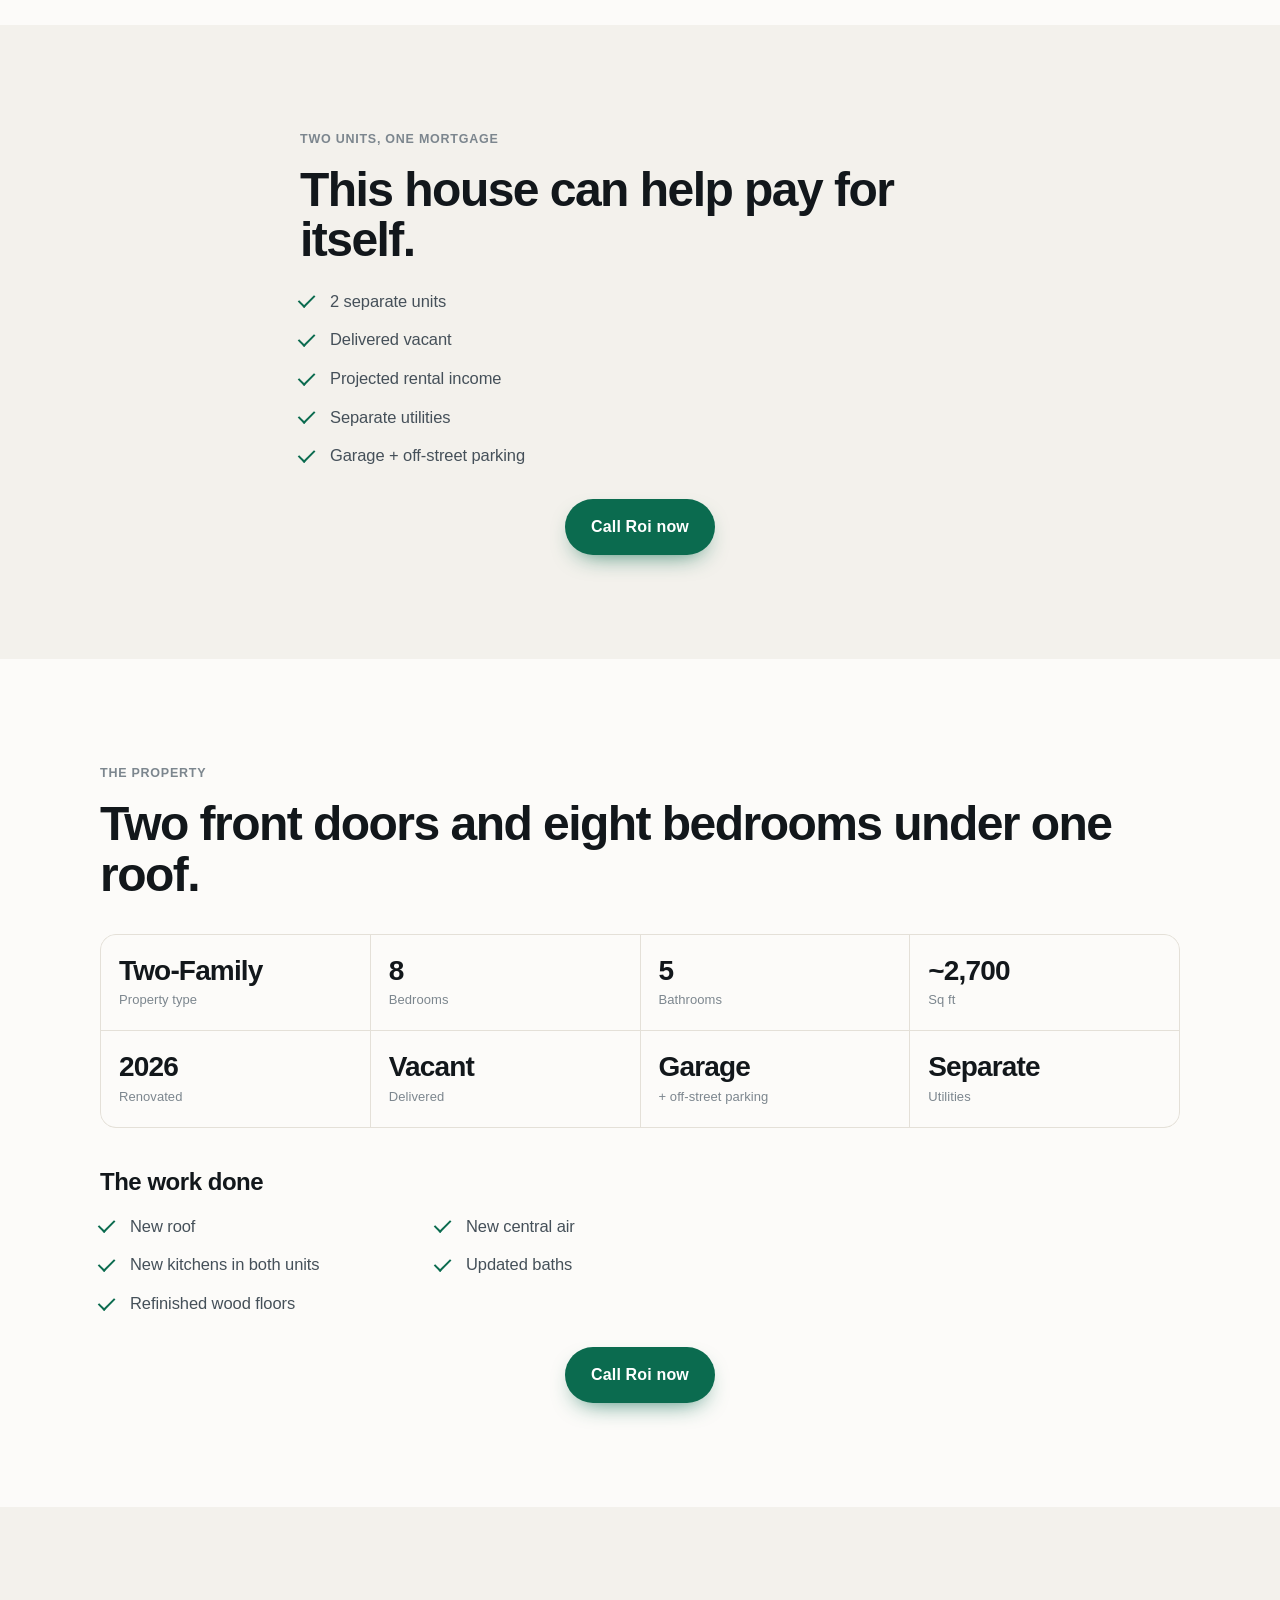
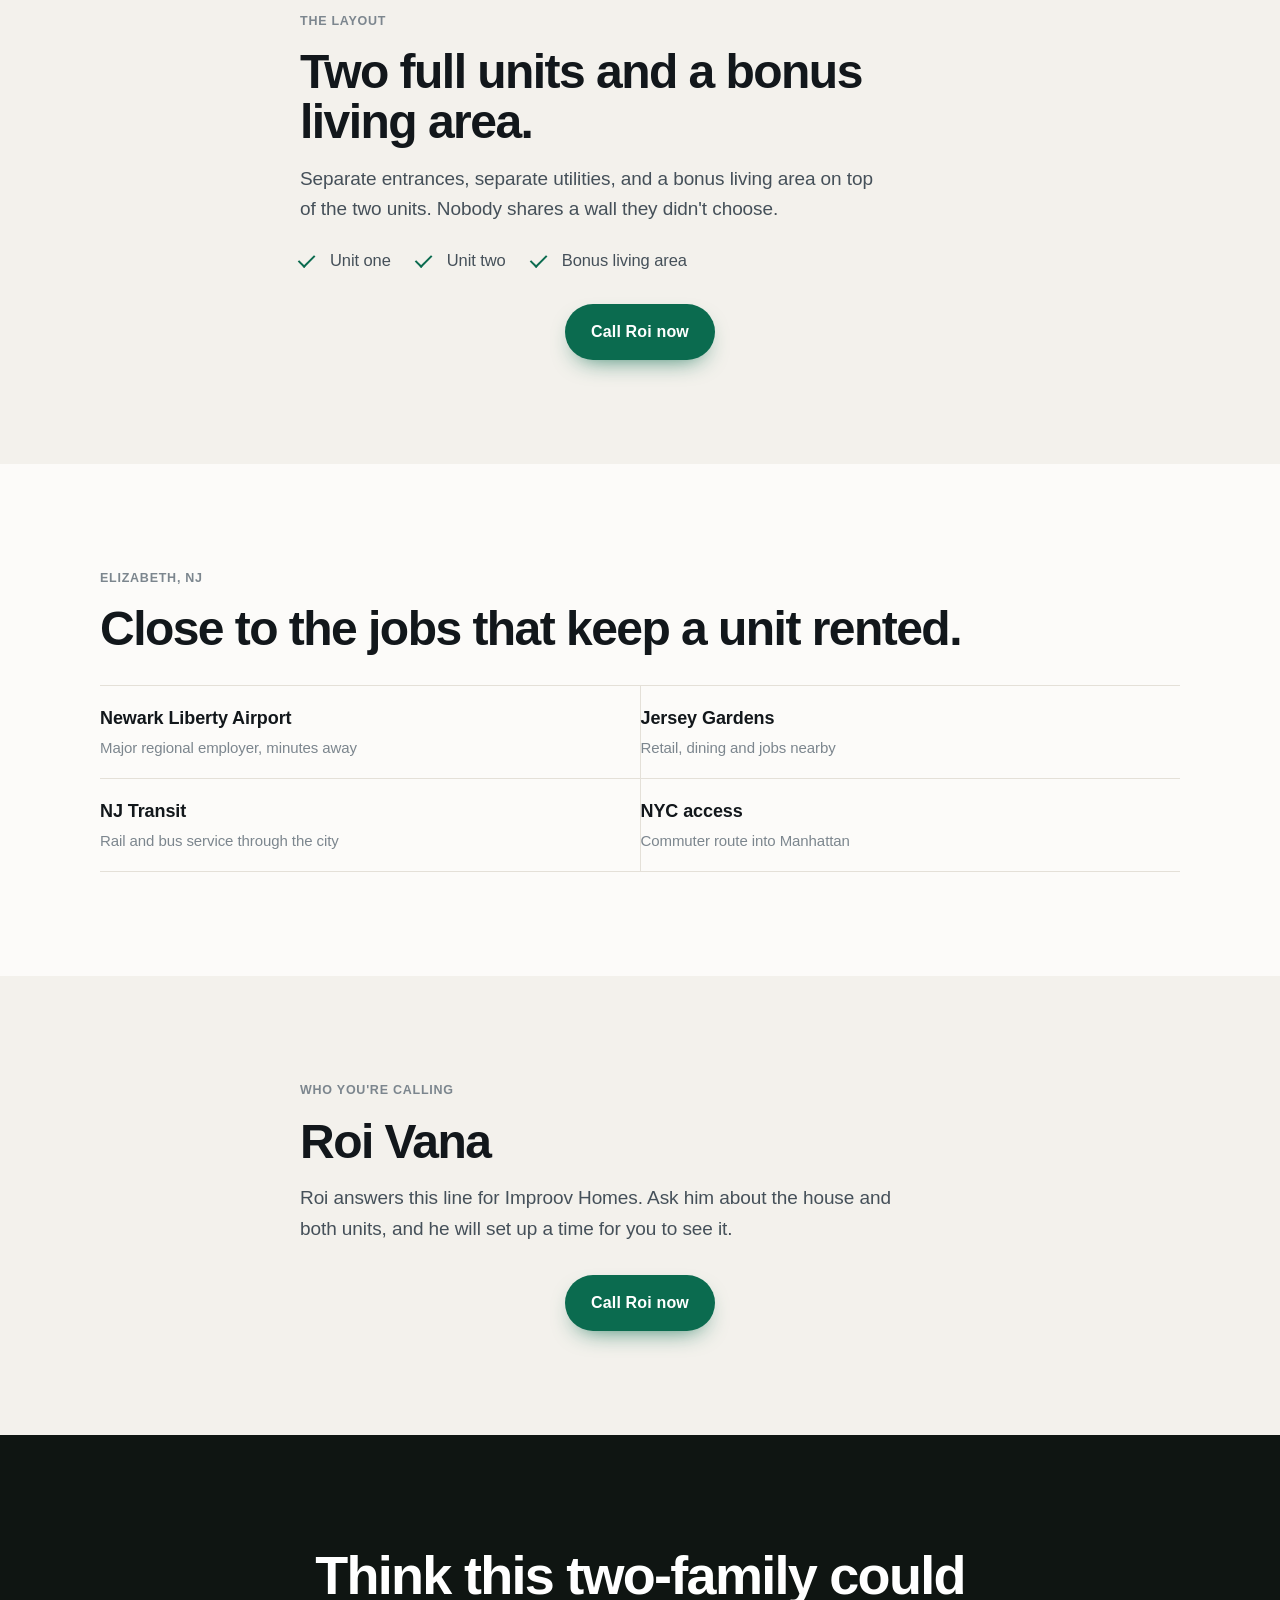
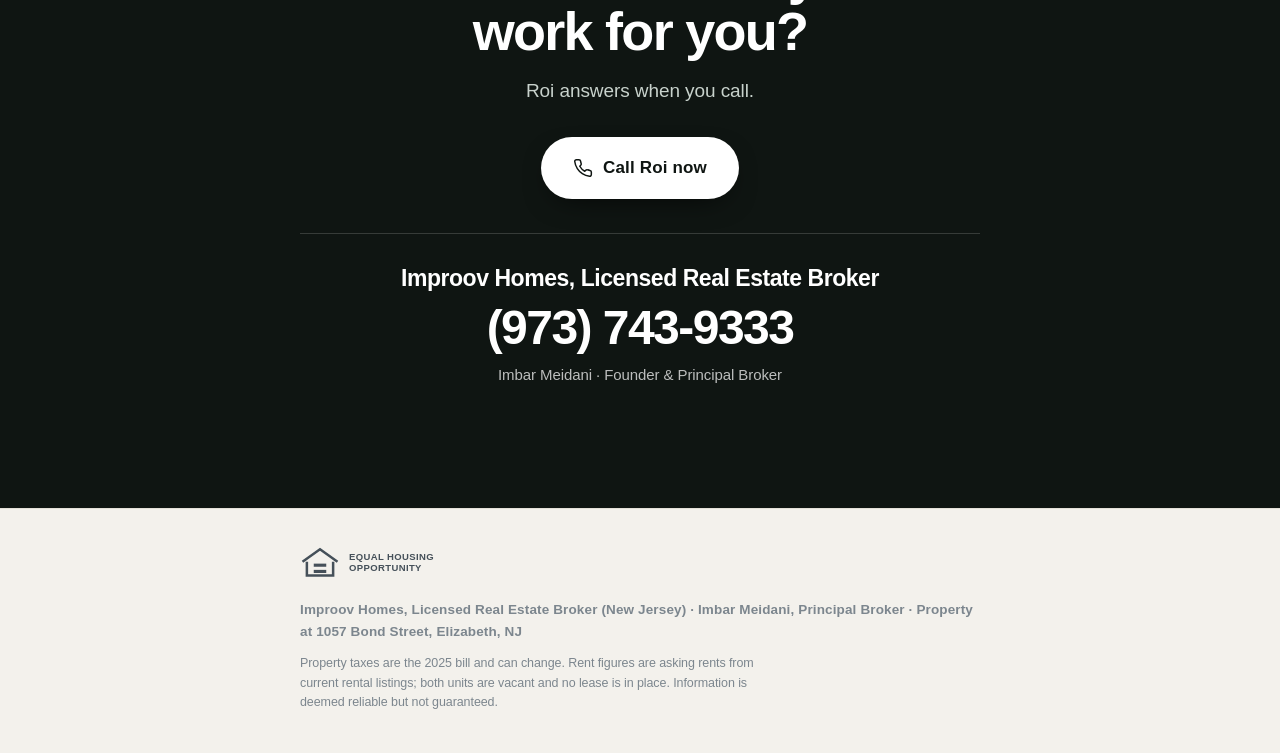
==== commit 1da46464: "Client feedback 23 Oct: old price struck through, Roi, full work list From Imbar and Roi (22 Oct): -" ====
--- a/index.html
+++ b/index.html
@@ -24,11 +24,11 @@
 /></noscript>
 <!-- End Meta Pixel Code -->
 <title>$899K Two-Family at 1057 Bond Street, Elizabeth NJ | Improov Homes</title>
-<meta name="description" content="Two-family home at 1057 Bond Street, Elizabeth NJ, listed at $899,000. Live in one unit, rent the other. Call Imbar Meidani's team at Improov Homes.">
+<meta name="description" content="Two-family home at 1057 Bond Street, Elizabeth NJ. Price reduced $100,000, now $899,000. New roof. New central air. New kitchens in both units. Updated baths. Refinished wood floors. Roi answers for Improov Homes.">
 <meta name="robots" content="noindex,nofollow">
 <meta name="theme-color" content="#0F1512">
 <meta property="og:title" content="$899K Two-Family at 1057 Bond Street, Elizabeth NJ">
-<meta property="og:description" content="Live in one unit and rent the other. A $899K two-family in Elizabeth, NJ.">
+<meta property="og:description" content="Price reduced $100,000, now $899K. Live in one unit and rent the other. A two-family in Elizabeth, NJ.">
 <meta property="og:type" content="website">
 <link rel="stylesheet" href="styles.css">
 <link rel="stylesheet" href="gate.css">
@@ -56,7 +56,7 @@
             <svg viewBox="0 0 24 24" width="26" height="26" fill="currentColor"><path d="M8 5.5 19 12 8 18.5Z"/></svg>
           </span>
           <span class="vcover__sound">Watch with sound</span>
-          <span class="vcover__line">Price cut $100,000. Now $899K.</span>
+          <span class="vcover__line"><span class="vcover__cut">Price cut $100,000</span><span class="vcover__price"><s class="was"><span class="sr">Was </span>$999K</s> <strong class="now"><span class="sr">now </span>$899K</strong></span></span>
         </span>
         <span class="vchip"><span class="vchip__dot"></span>Video<span class="vchip__time" data-duration></span></span>
       </button>
@@ -73,20 +73,20 @@
 
     <!-- prices only: shown while no scenario in financingConfig has its lender APR -->
     <div data-fin="off">
-      <h2 class="h2">The price is $899K.<br>Unit 2 is listed for rent at <span data-fact="rent"></span> a month.</h2>
-      <p class="lede">Live in one unit and rent the other. Your down payment and monthly cost depend on the loan you qualify for, so Imbar's team runs the FHA, CRA and conventional numbers with you on the call.</p>
+      <h2 class="h2"><s class="was"><span class="sr">Was </span>$999K</s> <span class="now"><span class="sr">now </span>$899K.</span><br>Unit 2 is listed for rent at <span data-fact="rent"></span> a month.</h2>
+      <p class="lede">Live in one unit and rent the other. Your down payment and monthly cost depend on the loan you qualify for, so Roi goes over the FHA, CRA and conventional numbers with you on the call.</p>
       <dl class="facts">
-        <div><dt>List price</dt><dd data-fact="price"></dd></div>
+        <div><dt>List price</dt><dd><s class="was"><span class="sr">Was </span><span data-fact="oldPrice">$999,000</span></s> <span class="now"><span class="sr">now </span><span data-fact="price">$899,000</span></span></dd><dd class="facts__cut">Price reduced <span data-fact="priceCut">$100,000</span></dd></div>
         <div><dt>Taxes, 2025 bill</dt><dd><span data-fact="taxes"></span><small>/yr</small></dd></div>
         <div><dt>Unit 2 asking rent</dt><dd><span data-fact="rent"></span><small>/mo</small></dd></div>
       </dl>
       <p class="facts__note">Asking rent from Unit 2's current rental listing. Both units are vacant and no lease is in place.</p>
-      <a class="btn btn--call" href="#" data-call data-loc="math">Call Imbar now</a>
+      <a class="btn btn--call" href="#" data-call data-loc="math">Call Roi now</a>
     </div>
 
     <!-- financing: shown only for scenarios with a complete lender quote (Reg Z) -->
     <div data-fin="on" hidden>
-      <h2 class="h2">The price is $899K.<br>The math is the real story.</h2>
+      <h2 class="h2"><s class="was"><span class="sr">Was </span>$999K</s> <span class="now"><span class="sr">now </span>$899K.</span><br>The math is the real story.</h2>
       <p class="lede">Live in one unit and rent the other. Each card is an estimate to a qualified buyer, with its loan example underneath.</p>
     </div>
 
@@ -108,7 +108,7 @@
       <li>Separate utilities</li>
       <li>Garage + off-street parking</li>
     </ul>
-    <a class="btn btn--call" href="#" data-call data-loc="pays">Call Imbar now</a>
+    <a class="btn btn--call" href="#" data-call data-loc="pays">Call Roi now</a>
   </div>
 </section>
 
@@ -116,7 +116,7 @@
 <section class="sec" id="property">
   <div class="wrap">
     <p class="eyebrow">The property</p>
-    <h2 class="h2">Two front doors, eight bedrooms, one roof.</h2>
+    <h2 class="h2">Two front doors and eight bedrooms under one roof.</h2>
     <ul class="specs">
       <li><span class="specs__v">Two-Family</span><span class="specs__k">Property type</span></li>
       <li><span class="specs__v">8</span><span class="specs__k">Bedrooms</span></li>
@@ -127,14 +127,22 @@
       <li><span class="specs__v">Garage</span><span class="specs__k">+ off-street parking</span></li>
       <li><span class="specs__v">Separate</span><span class="specs__k">Utilities</span></li>
     </ul>
-    <a class="btn btn--call" href="#" data-call data-loc="property">Call Imbar now</a>
+    <h3 class="subhead">The work done</h3>
+    <ul class="ticks ticks--cols">
+      <li>New roof</li>
+      <li>New central air</li>
+      <li>New kitchens in both units</li>
+      <li>Updated baths</li>
+      <li>Refinished wood floors</li>
+    </ul>
+    <a class="btn btn--call" href="#" data-call data-loc="property">Call Roi now</a>
   </div>
 </section>
 
 <!-- ============ 5. MULTI-GENERATIONAL ============ -->
 <section class="sec sec--alt" id="multigen">
   <div class="wrap wrap--narrow">
-    <p class="eyebrow">Room for everyone</p>
+    <p class="eyebrow">The layout</p>
     <h2 class="h2">Two full units and a bonus living area.</h2>
     <p class="lede">Separate entrances, separate utilities, and a bonus living area on top of the two units. Nobody shares a wall they didn't choose.</p>
     <ul class="ticks ticks--row">
@@ -142,7 +150,7 @@
       <li>Unit two</li>
       <li>Bonus living area</li>
     </ul>
-    <a class="btn btn--call" href="#" data-call data-loc="multigen">Call Imbar now</a>
+    <a class="btn btn--call" href="#" data-call data-loc="multigen">Call Roi now</a>
   </div>
 </section>
 
@@ -160,18 +168,18 @@
   </div>
 </section>
 
-<!-- ============ 7. MEET IMBAR ============ -->
+<!-- ============ 7. WHO ANSWERS: ROI ============ -->
+<!-- id and data-loc stay "imbar" so section and call tracking keep the same names -->
 <section class="sec sec--alt" id="imbar">
-  <!-- portrait column removed: img/imbar.jpg is still a blank placeholder. Put back
+  <!-- no portrait column until there is a real headshot of Roi. Put back
        <div class="split__media split__media--portrait"><img class="portrait" ...></div>
-       with wrap--split once there is a real headshot of Imbar -->
+       with wrap--split. Do not give Roi a job title the client has not confirmed. -->
   <div class="wrap wrap--narrow">
     <div>
       <p class="eyebrow">Who you're calling</p>
-      <h2 class="h2">Imbar Meidani</h2>
-      <p class="role">Imbar Meidani &middot; Founder &amp; Principal Broker, Improov Homes</p>
-      <p class="lede">Imbar leads the team that answers this line. The team knows this house, both units and how buyers are structuring the financing.</p>
-      <a class="btn btn--call" href="#" data-call data-loc="imbar">Call Imbar now</a>
+      <h2 class="h2">Roi Vana</h2>
+      <p class="lede">Roi answers this line for Improov Homes. Ask him about the house and both units, and he will set up a time for you to see it.</p>
+      <a class="btn btn--call" href="#" data-call data-loc="imbar">Call Roi now</a>
     </div>
   </div>
 </section>
@@ -180,10 +188,10 @@
 <section class="sec sec--final" id="final">
   <div class="wrap wrap--narrow center">
     <h2 class="h2 h2--xl">Think this two-family could work for you?</h2>
-    <p class="lede">Imbar's team answers this line.</p>
+    <p class="lede">Roi answers when you call.</p>
     <a class="btn btn--call btn--lg btn--onDark" href="#" data-call data-loc="final">
       <span class="btn__ico" aria-hidden="true"><svg viewBox="0 0 24 24" width="20" height="20" fill="none" stroke="currentColor" stroke-width="1.8" stroke-linecap="round" stroke-linejoin="round"><path d="M22 16.9v3a2 2 0 0 1-2.2 2 19.8 19.8 0 0 1-8.6-3.1 19.5 19.5 0 0 1-6-6A19.8 19.8 0 0 1 2.1 4.2 2 2 0 0 1 4.1 2h3a2 2 0 0 1 2 1.7c.1 1 .4 1.9.7 2.8a2 2 0 0 1-.5 2.1L8.1 9.9a16 16 0 0 0 6 6l1.3-1.3a2 2 0 0 1 2.1-.4c.9.3 1.8.6 2.8.7a2 2 0 0 1 1.7 2Z"/></svg></span>
-      Call Imbar now
+      Call Roi now
     </a>
     <div class="broker">
       <p class="broker__brand">Improov Homes, Licensed Real Estate Broker</p>
@@ -218,7 +226,7 @@
 <div class="sticky" id="stickyBar">
   <a class="btn btn--call btn--block" href="#" data-call data-loc="sticky">
     <span class="btn__ico" aria-hidden="true"><svg viewBox="0 0 24 24" width="20" height="20" fill="none" stroke="currentColor" stroke-width="1.8" stroke-linecap="round" stroke-linejoin="round"><path d="M22 16.9v3a2 2 0 0 1-2.2 2 19.8 19.8 0 0 1-8.6-3.1 19.5 19.5 0 0 1-6-6A19.8 19.8 0 0 1 2.1 4.2 2 2 0 0 1 4.1 2h3a2 2 0 0 1 2 1.7c.1 1 .4 1.9.7 2.8a2 2 0 0 1-.5 2.1L8.1 9.9a16 16 0 0 0 6 6l1.3-1.3a2 2 0 0 1 2.1-.4c.9.3 1.8.6 2.8.7a2 2 0 0 1 1.7 2Z"/></svg></span>
-    <span class="sticky__label">Call Imbar now</span>
+    <span class="sticky__label">Call Roi now</span>
   </a>
 </div>
 
@@ -255,7 +263,7 @@
       <p class="gate__sub" data-call-sub></p>
       <a class="btn btn--call btn--block" href="#" data-gate-tel>
         <span class="btn__ico" aria-hidden="true"><svg viewBox="0 0 24 24" width="20" height="20" fill="none" stroke="currentColor" stroke-width="1.8" stroke-linecap="round" stroke-linejoin="round"><path d="M22 16.9v3a2 2 0 0 1-2.2 2 19.8 19.8 0 0 1-8.6-3.1 19.5 19.5 0 0 1-6-6A19.8 19.8 0 0 1 2.1 4.2 2 2 0 0 1 4.1 2h3a2 2 0 0 1 2 1.7c.1 1 .4 1.9.7 2.8a2 2 0 0 1-.5 2.1L8.1 9.9a16 16 0 0 0 6 6l1.3-1.3a2 2 0 0 1 2.1-.4c.9.3 1.8.6 2.8.7a2 2 0 0 1 1.7 2Z"/></svg></span>
-        <span>Call <span data-phone-text></span></span>
+        <span>Call Roi <span data-phone-text></span></span>
       </a>
     </div>
   </div>
--- a/styles.css
+++ b/styles.css
@@ -75,6 +75,16 @@
 .center .lede{margin-left:auto;margin-right:auto}
 .role{margin-top:6px;font-size:15px;font-weight:600;letter-spacing:.01em;color:var(--ink-3)}
 .disclosure{margin-top:26px;font-size:12.5px;line-height:1.55;color:var(--ink-3);max-width:70ch}
+.sr{position:absolute;width:1px;height:1px;overflow:hidden;clip:rect(0 0 0 0);clip-path:inset(50%);white-space:nowrap}
+
+/* ---------- price cut: the old price struck through, then the new one ----------
+   Client rule: $999,000 never appears without the strikethrough. */
+s.was{
+  color:var(--ink-3);font-weight:600;font-size:.62em;letter-spacing:-.015em;white-space:nowrap;
+  text-decoration:line-through;text-decoration-thickness:max(2px,.09em);text-decoration-color:currentColor;
+  margin-right:.1em
+}
+.now{white-space:nowrap}
 
 /* ---------- buttons ---------- */
 .btn{
@@ -151,6 +161,9 @@
   max-width:17ch;text-shadow:0 2px 24px rgba(0,0,0,.55);
 }
 .vcover--sm .vcover__inner{gap:14px}
+.vcover__cut{display:block;font-size:.5em;font-weight:700;letter-spacing:.08em;text-transform:uppercase}
+.vcover__price{display:block;margin-top:4px;font-size:1.45em;line-height:1.02}
+.vcover s.was{color:rgba(255,255,255,.8)}
 
 /* hero: play badge centred, headline at the bottom of the frame, clear of Imbar */
 .hero .vcover__inner{position:absolute;inset:0;justify-content:center;gap:18px}
@@ -230,6 +243,8 @@
 .facts dt{font-size:13px;font-weight:500;color:var(--ink-3)}
 .facts dd{margin:0;font-size:clamp(22px,5.6vw,28px);font-weight:700;letter-spacing:-.03em;font-variant-numeric:tabular-nums}
 .facts dd small{font-size:.55em;font-weight:600;color:var(--ink-3);margin-left:2px}
+.facts dd s.was{font-size:.74em}
+.facts .facts__cut{font-size:13px;font-weight:600;letter-spacing:0;color:var(--accent)}
 .facts__note{margin-top:14px;font-size:15px;line-height:1.5;color:var(--ink-2);max-width:62ch}
 @media (min-width:900px){
   .facts{grid-template-columns:repeat(3,1fr)}
@@ -245,6 +260,9 @@
   transform:rotate(-45deg) translateY(-2px)
 }
 .ticks--row{display:flex;flex-wrap:wrap;gap:12px 26px}
+.subhead{margin-top:40px;font-size:clamp(20px,4.8vw,24px);font-weight:700;line-height:1.2;letter-spacing:-.02em}
+.subhead + .ticks{margin-top:16px}
+@media (min-width:700px){.ticks--cols{grid-template-columns:repeat(2,minmax(0,1fr));column-gap:32px;max-width:640px}}
 
 .specs{margin-top:34px;display:grid;grid-template-columns:repeat(2,1fr);gap:1px;background:var(--line);border:1px solid var(--line);border-radius:var(--r);overflow:hidden}
 .specs li{background:var(--paper);padding:20px 18px;display:flex;flex-direction:column;gap:2px}
